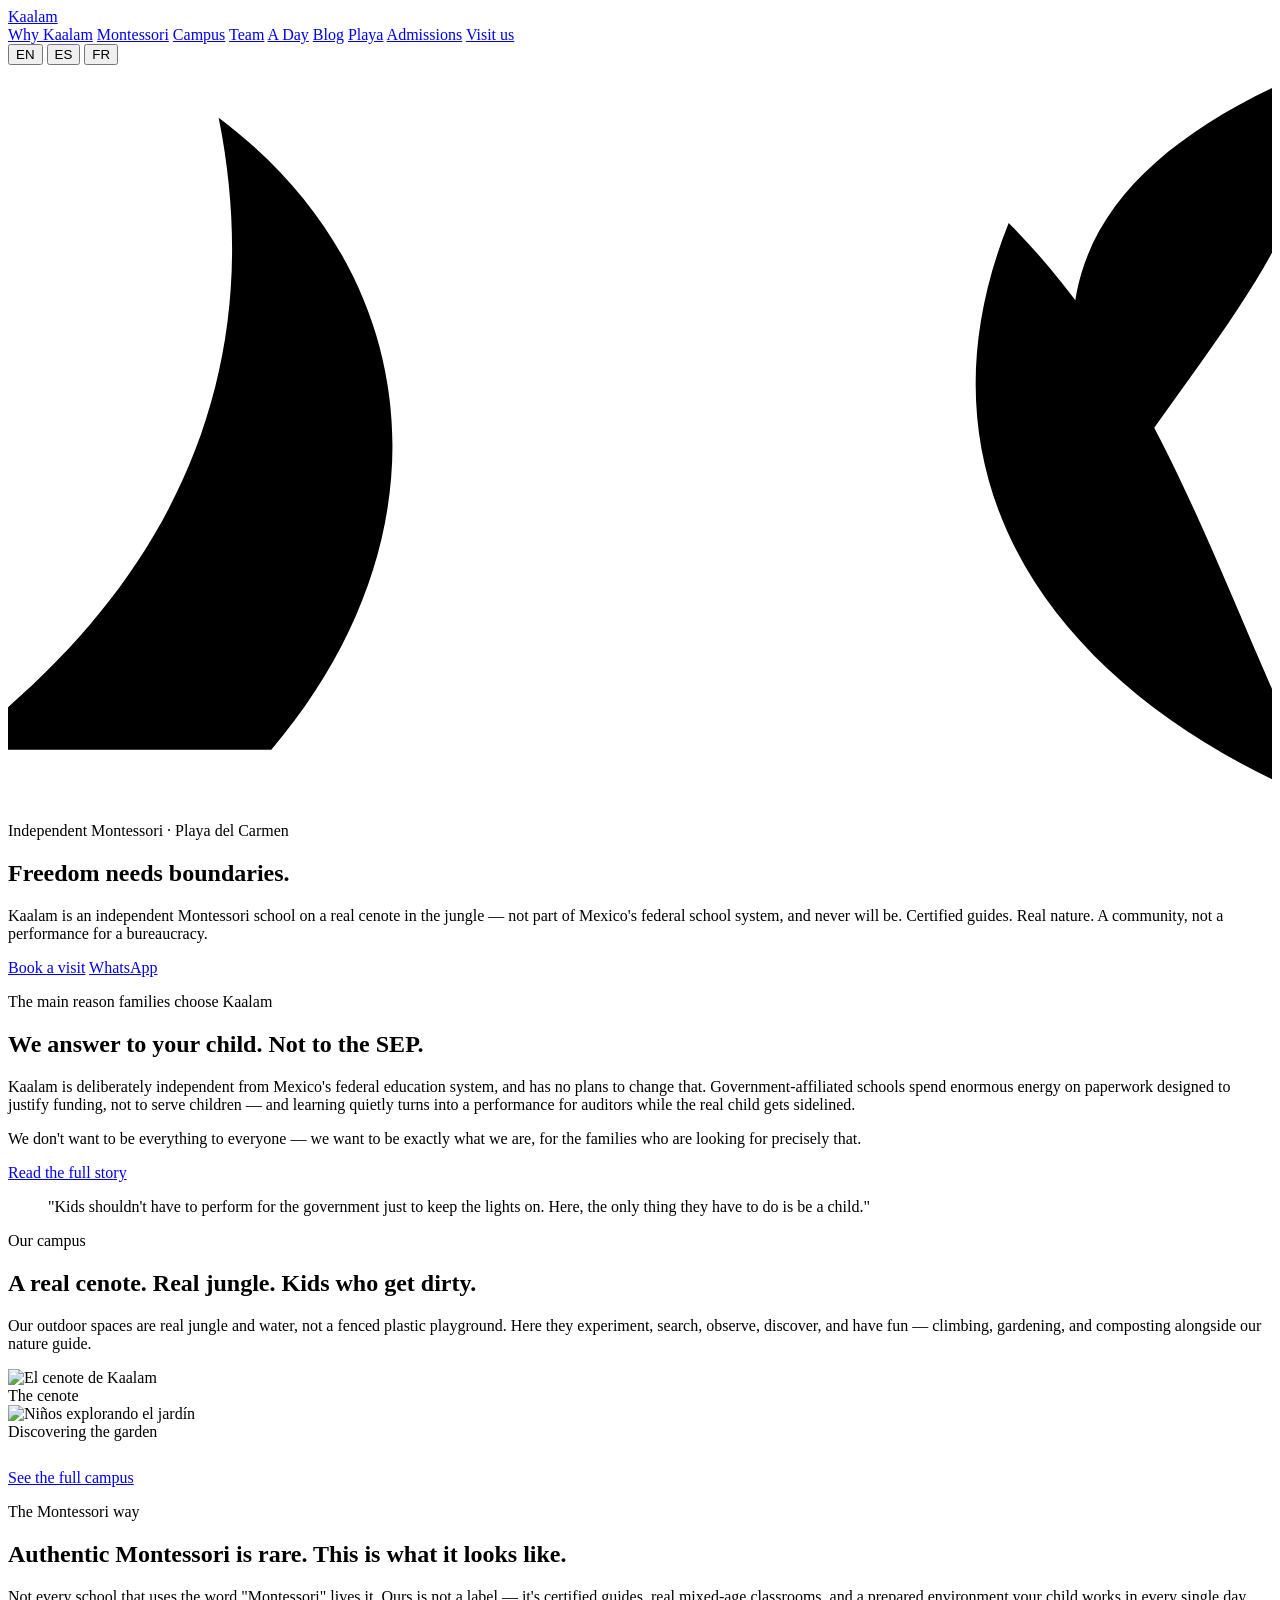
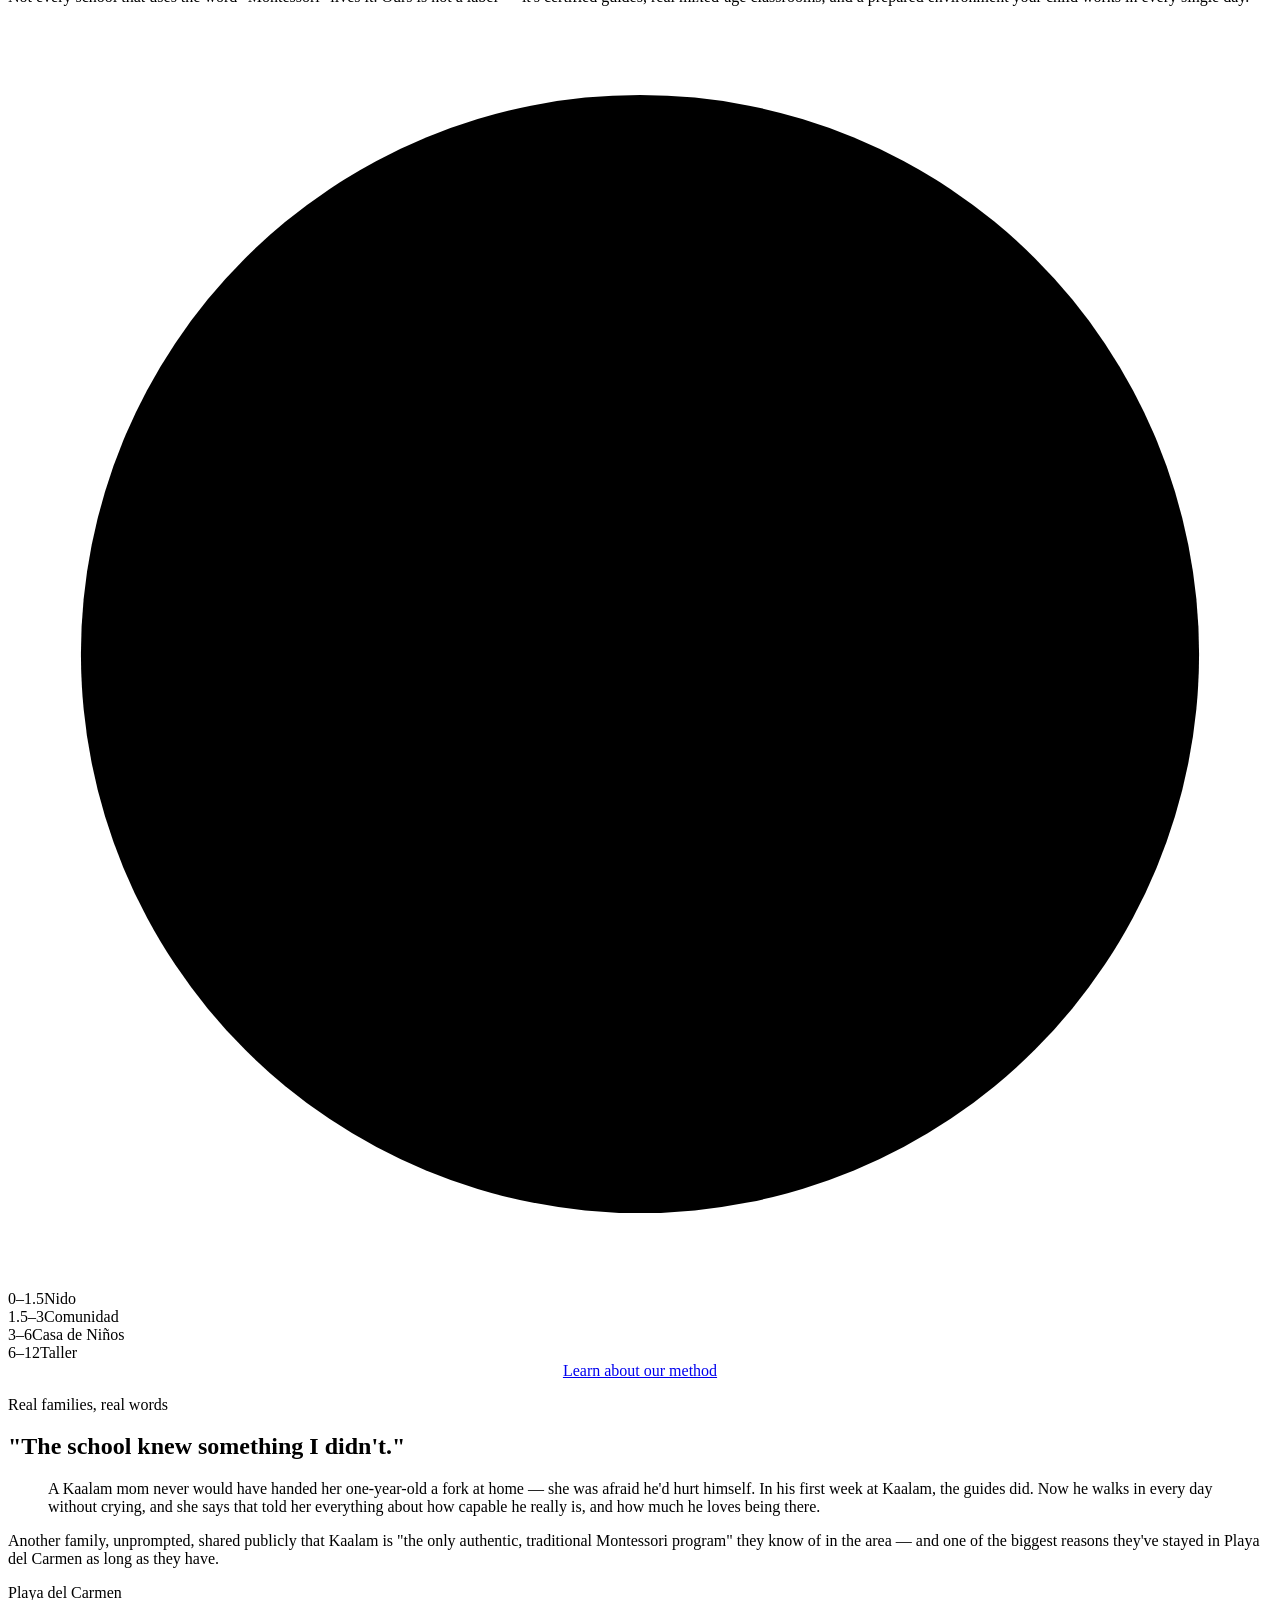
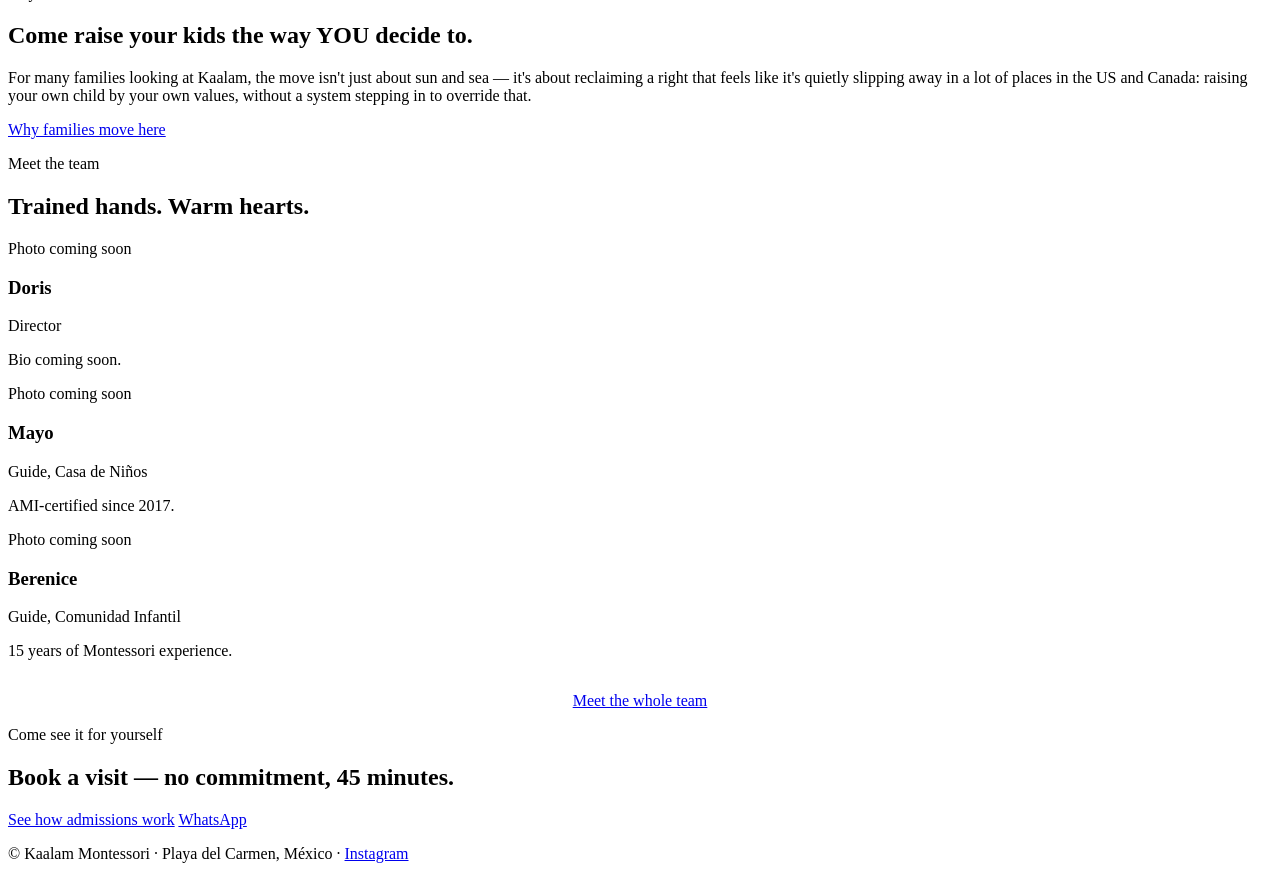
==== index.html @ 979062a9 "Add files via upload" ====
<!DOCTYPE html>
<html lang="en">
<head>
<meta charset="UTF-8">
<meta name="viewport" content="width=device-width, initial-scale=1.0">
<title>Kaalam Montessori — Playa del Carmen</title>
<meta name="description" content="Colegio Montessori independiente en Playa del Carmen. Sin SEP, con cenote propio, guías certificadas AMI, y una comunidad real.">
<link rel="preconnect" href="https://fonts.googleapis.com">
<link rel="preconnect" href="https://fonts.gstatic.com" crossorigin>
<link href="https://fonts.googleapis.com/css2?family=Fraunces:opsz,wght@9..144,400;9..144,500;9..144,600;9..144,700&family=Work+Sans:wght@300;400;500;600;700&family=Caveat:wght@500;600&display=swap" rel="stylesheet">
<link rel="stylesheet" href="styles.css">
<style>
/* Critical inline fallback: ensures only one language shows even if styles.css fails to load */
body.en [data-lang]:not([data-lang="en"]) { display: none !important; }
body.es [data-lang]:not([data-lang="es"]) { display: none !important; }
body.fr [data-lang]:not([data-lang="fr"]) { display: none !important; }
</style>

</head>
<body class="en">

<header class="nav">
  <div class="nav-inner">
    <a href="index.html" class="brand">Kaalam</a>
    <nav class="nav-links">
      <a href="por-que-kaalam.html"><span data-lang="en">Why Kaalam</span><span data-lang="es">Por qué Kaalam</span><span data-lang="fr">Pourquoi Kaalam</span></a>
      <a href="montessori.html">Montessori</a>
      <a href="campus.html"><span data-lang="en">Campus</span><span data-lang="es">Campus</span><span data-lang="fr">Campus</span></a>
      <a href="equipo.html"><span data-lang="en">Team</span><span data-lang="es">Equipo</span><span data-lang="fr">Équipe</span></a>
      <a href="un-dia.html"><span data-lang="en">A Day</span><span data-lang="es">Un Día</span><span data-lang="fr">Une Journée</span></a>
      <a href="blog.html">Blog</a>
      <a href="playa.html">Playa</a>
      <a href="inscripciones.html"><span data-lang="en">Admissions</span><span data-lang="es">Inscripciones</span><span data-lang="fr">Admissions</span></a>
      <a href="contacto.html" class="nav-cta"><span data-lang="en">Visit us</span><span data-lang="es">Visítanos</span><span data-lang="fr">Visitez-nous</span></a>
    </nav>
    <div class="lang-switch" role="group" aria-label="Language">
      <button data-set-lang="en" class="lang-btn active">EN</button>
      <button data-set-lang="es" class="lang-btn">ES</button>
      <button data-set-lang="fr" class="lang-btn">FR</button>
    </div>
  </div>
</header>

<!-- HERO -->
<section class="hero">
  <div class="hero-leaves" aria-hidden="true">
    <svg viewBox="0 0 1200 700" preserveAspectRatio="xMidYMid slice">
      <path class="leaf leaf-1" d="M-50,650 C150,500 250,300 200,50 C400,200 420,450 250,650 Z"/>
      <path class="leaf leaf-2" d="M1250,700 C1000,600 850,400 950,150 C1100,300 1150,500 1250,700 Z"/>
      <path class="leaf leaf-3" d="M1250,0 C1050,80 950,200 1050,400 C1150,250 1250,150 1250,0 Z"/>
    </svg>
  </div>
  <div class="hero-inner">
    <p class="eyebrow"><span data-lang="en">Independent Montessori · Playa del Carmen</span><span data-lang="es">Montessori Independiente · Playa del Carmen</span><span data-lang="fr">Montessori Indépendante · Playa del Carmen</span></p>
    <h1>
      <span data-lang="en">Freedom needs boundaries.</span>
      <span data-lang="es">La libertad necesita límites.</span>
      <span data-lang="fr">La liberté a besoin de limites.</span>
    </h1>
    <p class="hero-sub">
      <span data-lang="en">Kaalam is an independent Montessori school on a real cenote in the jungle — not part of Mexico's federal school system, and never will be. Certified guides. Real nature. A community, not a performance for a bureaucracy.</span>
      <span data-lang="es">Kaalam es un colegio Montessori independiente sobre un cenote real en la selva — no somos parte del sistema educativo federal de México, y nunca lo seremos. Guías certificadas. Naturaleza real. Una comunidad, no una actuación para una burocracia.</span>
      <span data-lang="fr">Kaalam est une école Montessori indépendante, construite sur un véritable cénote dans la jungle — nous ne faisons pas partie du système éducatif fédéral mexicain, et ne le ferons jamais. Des éducatrices certifiées. Une nature réelle. Une communauté, pas une performance pour une bureaucratie.</span>
    </p>
    <div class="hero-actions">
      <a href="inscripciones.html" class="btn btn-primary"><span data-lang="en">Book a visit</span><span data-lang="es">Agenda una visita</span><span data-lang="fr">Réservez une visite</span></a>
      <a href="https://wa.me/529841052595" target="_blank" rel="noopener" class="btn btn-ghost">WhatsApp</a>
    </div>
  </div>
</section>

<!-- WHY DIFFERENT -->
<section class="section section-dark">
  <div class="section-inner">
    <p class="eyebrow light"><span data-lang="en">The main reason families choose Kaalam</span><span data-lang="es">La razón principal para elegir Kaalam</span><span data-lang="fr">La raison principale de choisir Kaalam</span></p>
    <h2>
      <span data-lang="en">We answer to your child. Not to the SEP.</span>
      <span data-lang="es">Le respondemos a tu hijo. No a la SEP.</span>
      <span data-lang="fr">Nous répondons à votre enfant. Pas au ministère de l'Éducation.</span>
    </h2>
    <div class="two-col">
      <div class="col-text">
        <p>
          <span data-lang="en">Kaalam is deliberately independent from Mexico's federal education system, and has no plans to change that. Government-affiliated schools spend enormous energy on paperwork designed to justify funding, not to serve children — and learning quietly turns into a performance for auditors while the real child gets sidelined.</span>
          <span data-lang="es">Kaalam es deliberadamente independiente del sistema educativo federal de México, y no tenemos planes de cambiar eso. Las escuelas incorporadas al gobierno invierten una energía enorme en trámites diseñados para justificar el financiamiento, no para servir a los niños — y el aprendizaje se convierte, sin darse cuenta, en una actuación para los auditores, mientras el niño real queda en segundo plano.</span>
          <span data-lang="fr">Kaalam est délibérément indépendante du système éducatif fédéral mexicain, et nous n'avons pas l'intention de changer cela. Les écoles affiliées au gouvernement consacrent une énergie considérable à des démarches conçues pour justifier un financement, pas pour servir les enfants — et l'apprentissage devient silencieusement une représentation pour les inspecteurs, pendant que l'enfant réel passe au second plan.</span>
        </p>
        <p>
          <span data-lang="en">We don't want to be everything to everyone — we want to be exactly what we are, for the families who are looking for precisely that.</span>
          <span data-lang="es">No queremos ser todo para todos — queremos ser exactamente lo que somos, para las familias que buscan precisamente eso.</span>
          <span data-lang="fr">Nous ne voulons pas être tout pour tout le monde — nous voulons être exactement ce que nous sommes, pour les familles qui cherchent précisément cela.</span>
        </p>
        <a href="por-que-kaalam.html" class="btn btn-ghost"><span data-lang="en">Read the full story</span><span data-lang="es">Lee la historia completa</span><span data-lang="fr">Lire l'histoire complète</span></a>
      </div>
      <div class="col-quote">
        <blockquote>
          <span data-lang="en">"Kids shouldn't have to perform for the government just to keep the lights on. Here, the only thing they have to do is be a child."</span>
          <span data-lang="es">"Los niños no deberían tener que actuar para el gobierno solo para mantener las luces encendidas. Aquí, lo único que tienen que hacer es ser niños."</span>
          <span data-lang="fr">« Les enfants ne devraient pas avoir à se produire pour le gouvernement juste pour continuer à fonctionner. Ici, la seule chose qu'ils doivent faire, c'est être des enfants. »</span>
        </blockquote>
      </div>
    </div>
  </div>
</section>

<!-- REAL NATURE -->
<section class="section">
  <div class="section-inner">
    <p class="eyebrow"><span data-lang="en">Our campus</span><span data-lang="es">Nuestro campus</span><span data-lang="fr">Notre campus</span></p>
    <h2>
      <span data-lang="en">A real cenote. Real jungle. Kids who get dirty.</span>
      <span data-lang="es">Un cenote real. Selva real. Niños que se ensucian.</span>
      <span data-lang="fr">Un vrai cénote. Une vraie jungle. Des enfants qui se salissent.</span>
    </h2>
    <p class="section-lead">
      <span data-lang="en">Our outdoor spaces are real jungle and water, not a fenced plastic playground. Here they experiment, search, observe, discover, and have fun — climbing, gardening, and composting alongside our nature guide.</span>
      <span data-lang="es">Nuestros espacios exteriores son selva y agua reales, no un parque de plástico cercado. Aquí experimentan, buscan, observan, descubren y se divierten — trepando, cultivando y composteando junto a nuestro guía de naturaleza.</span>
      <span data-lang="fr">Nos espaces extérieurs sont une vraie jungle avec de l'eau, pas une aire de jeux en plastique clôturée. Ici, ils expérimentent, cherchent, observent, découvrent et s'amusent — en grimpant, jardinant et compostant aux côtés de notre guide nature.</span>
    </p>
    <div class="photo-grid two">
      <div class="photo-card">
        <img src="images/cenote.jpg" alt="El cenote de Kaalam">
        <div class="cap"><span data-lang="en">The cenote</span><span data-lang="es">El cenote</span><span data-lang="fr">Le cénote</span></div>
      </div>
      <div class="photo-card">
        <img src="images/garden.jpg" alt="Niños explorando el jardín">
        <div class="cap"><span data-lang="en">Discovering the garden</span><span data-lang="es">Descubriendo el jardín</span><span data-lang="fr">Découvrir le jardin</span></div>
      </div>
    </div>
    <div style="margin-top:28px;">
      <a href="campus.html" class="btn btn-ghost"><span data-lang="en">See the full campus</span><span data-lang="es">Ve el campus completo</span><span data-lang="fr">Voir tout le campus</span></a>
    </div>
  </div>
</section>

<!-- MONTESSORI AUTHENTICITY -->
<section class="section section-cream">
  <div class="section-inner">
    <p class="eyebrow"><span data-lang="en">The Montessori way</span><span data-lang="es">El método Montessori</span><span data-lang="fr">La méthode Montessori</span></p>
    <h2>
      <span data-lang="en">Authentic Montessori is rare. This is what it looks like.</span>
      <span data-lang="es">El Montessori auténtico es poco común. Así se ve.</span>
      <span data-lang="fr">Le vrai Montessori est rare. Voici à quoi il ressemble.</span>
    </h2>
    <p class="section-lead">
      <span data-lang="en">Not every school that uses the word "Montessori" lives it. Ours is not a label — it's certified guides, real mixed-age classrooms, and a prepared environment your child works in every single day.</span>
      <span data-lang="es">No toda escuela que usa la palabra "Montessori" la vive de verdad. La nuestra no es una etiqueta — son guías certificadas, salones de edades mixtas reales, y un ambiente preparado en el que tu hijo trabaja todos los días.</span>
      <span data-lang="fr">Toutes les écoles qui utilisent le mot « Montessori » ne le vivent pas vraiment. La nôtre n'est pas une étiquette — ce sont des éducatrices certifiées, de vraies classes d'âges mélangés, et un environnement préparé où votre enfant travaille chaque jour.</span>
    </p>
    <div class="rings-wrap">
      <svg class="rings-svg" viewBox="0 0 520 520" aria-hidden="true">
        <circle class="ring ring-4" cx="260" cy="260" r="230"/>
        <circle class="ring ring-3" cx="260" cy="260" r="175"/>
        <circle class="ring ring-2" cx="260" cy="260" r="120"/>
        <circle class="ring ring-1" cx="260" cy="260" r="65"/>
      </svg>
      <div class="rings-labels">
        <div class="ring-label label-1"><span class="ring-age">0–1.5</span><span class="ring-name">Nido</span></div>
        <div class="ring-label label-2"><span class="ring-age">1.5–3</span><span class="ring-name">Comunidad</span></div>
        <div class="ring-label label-3"><span class="ring-age">3–6</span><span class="ring-name">Casa de Niños</span></div>
        <div class="ring-label label-4"><span class="ring-age">6–12</span><span class="ring-name">Taller</span></div>
      </div>
    </div>
    <div style="text-align:center;">
      <a href="montessori.html" class="btn btn-ghost"><span data-lang="en">Learn about our method</span><span data-lang="es">Conoce nuestro método</span><span data-lang="fr">Découvrir notre méthode</span></a>
    </div>
  </div>
</section>

<!-- REAL FAMILIES -->
<section class="section section-dark">
  <div class="section-inner">
    <p class="eyebrow light"><span data-lang="en">Real families, real words</span><span data-lang="es">Familias reales, palabras reales</span><span data-lang="fr">De vraies familles, de vrais mots</span></p>
    <h2>
      <span data-lang="en">"The school knew something I didn't."</span>
      <span data-lang="es">"La escuela sabía algo que yo no sabía."</span>
      <span data-lang="fr">« L'école savait quelque chose que j'ignorais. »</span>
    </h2>
    <div class="two-col">
      <div class="col-quote">
        <blockquote>
          <span data-lang="en">A Kaalam mom never would have handed her one-year-old a fork at home — she was afraid he'd hurt himself. In his first week at Kaalam, the guides did. Now he walks in every day without crying, and she says that told her everything about how capable he really is, and how much he loves being there.</span>
          <span data-lang="es">Una mamá de Kaalam nunca le habría dado un tenedor a su hijo de un año en casa — tenía miedo de que se lastimara. En su primera semana en Kaalam, las guías lo hicieron. Ahora entra cada día sin llorar, y ella dice que eso le mostró todo lo capaz que es en realidad, y cuánto le encanta estar ahí.</span>
          <span data-lang="fr">Une maman de Kaalam n'aurait jamais donné une fourchette à son fils d'un an à la maison — elle avait peur qu'il se blesse. Dès sa première semaine à Kaalam, les éducatrices l'ont fait. Aujourd'hui, il entre chaque jour sans pleurer, et elle dit que cela lui a montré à quel point il est réellement capable, et combien il aime être là-bas.</span>
        </blockquote>
      </div>
      <div class="col-text">
        <p>
          <span data-lang="en">Another family, unprompted, shared publicly that Kaalam is "the only authentic, traditional Montessori program" they know of in the area — and one of the biggest reasons they've stayed in Playa del Carmen as long as they have.</span>
          <span data-lang="es">Otra familia, sin que se lo pidiéramos, compartió públicamente que Kaalam es "el único programa Montessori auténtico y tradicional" que conocen en la zona — y una de las razones más grandes por las que se han quedado en Playa del Carmen tanto tiempo.</span>
          <span data-lang="fr">Une autre famille a spontanément partagé publiquement que Kaalam est « le seul programme Montessori authentique et traditionnel » qu'elle connaisse dans la région — et l'une des principales raisons pour lesquelles elle est restée à Playa del Carmen aussi longtemps.</span>
        </p>
      </div>
    </div>
  </div>
</section>

<!-- PLAYA -->
<section class="section section-cream center">
  <div class="section-inner center">
    <p class="eyebrow"><span data-lang="en">Playa del Carmen</span><span data-lang="es">Playa del Carmen</span><span data-lang="fr">Playa del Carmen</span></p>
    <h2>
      <span data-lang="en">Come raise your kids the way YOU decide to.</span>
      <span data-lang="es">Ven a criar a tus hijos como TÚ decidas.</span>
      <span data-lang="fr">Venez élever vos enfants comme VOUS le décidez.</span>
    </h2>
    <p class="section-lead">
      <span data-lang="en">For many families looking at Kaalam, the move isn't just about sun and sea — it's about reclaiming a right that feels like it's quietly slipping away in a lot of places in the US and Canada: raising your own child by your own values, without a system stepping in to override that.</span>
      <span data-lang="es">Para muchas familias que consideran Kaalam, la mudanza no es solo por el sol y el mar — es recuperar un derecho que parece estarse perdiendo poco a poco en muchos lugares de EE.UU. y Canadá: criar a tu propio hijo según tus propios valores, sin que un sistema intervenga para anularlo.</span>
      <span data-lang="fr">Pour de nombreuses familles qui envisagent Kaalam, le déménagement ne concerne pas seulement le soleil et la mer — il s'agit de retrouver un droit qui semble s'effriter tranquillement dans beaucoup d'endroits aux États-Unis et au Canada : élever son propre enfant selon ses propres valeurs, sans qu'un système ne s'y interpose.</span>
    </p>
    <a href="playa.html" class="btn btn-primary"><span data-lang="en">Why families move here</span><span data-lang="es">Por qué las familias se mudan aquí</span><span data-lang="fr">Pourquoi les familles s'installent ici</span></a>
  </div>
</section>

<!-- TEAM TEASER -->
<section class="section">
  <div class="section-inner">
    <p class="eyebrow"><span data-lang="en">Meet the team</span><span data-lang="es">Conoce al equipo</span><span data-lang="fr">Rencontrez l'équipe</span></p>
    <h2>
      <span data-lang="en">Trained hands. Warm hearts.</span>
      <span data-lang="es">Manos capacitadas. Corazones cálidos.</span>
      <span data-lang="fr">Des mains formées. Des cœurs chaleureux.</span>
    </h2>
    <div class="team-grid">
      <div class="team-card placeholder">
        <div class="team-photo"><span data-lang="en">Photo coming soon</span><span data-lang="es">Foto próximamente</span><span data-lang="fr">Photo à venir</span></div>
        <h3>Doris</h3>
        <p class="team-role"><span data-lang="en">Director</span><span data-lang="es">Directora</span><span data-lang="fr">Directrice</span></p>
        <p><span data-lang="en">Bio coming soon.</span><span data-lang="es">Biografía próximamente.</span><span data-lang="fr">Biographie à venir.</span></p>
      </div>
      <div class="team-card placeholder">
        <div class="team-photo"><span data-lang="en">Photo coming soon</span><span data-lang="es">Foto próximamente</span><span data-lang="fr">Photo à venir</span></div>
        <h3>Mayo</h3>
        <p class="team-role"><span data-lang="en">Guide, Casa de Niños</span><span data-lang="es">Guía de Casa de Niños</span><span data-lang="fr">Éducatrice, Casa de Niños</span></p>
        <p><span data-lang="en">AMI-certified since 2017.</span><span data-lang="es">Certificada AMI desde 2017.</span><span data-lang="fr">Certifiée AMI depuis 2017.</span></p>
      </div>
      <div class="team-card">
        <div class="team-photo"><span data-lang="en">Photo coming soon</span><span data-lang="es">Foto próximamente</span><span data-lang="fr">Photo à venir</span></div>
        <h3>Berenice</h3>
        <p class="team-role"><span data-lang="en">Guide, Comunidad Infantil</span><span data-lang="es">Guía de Comunidad Infantil</span><span data-lang="fr">Éducatrice, Comunidad Infantil</span></p>
        <p><span data-lang="en">15 years of Montessori experience.</span><span data-lang="es">15 años de experiencia Montessori.</span><span data-lang="fr">15 ans d'expérience Montessori.</span></p>
      </div>
    </div>
    <div style="text-align:center; margin-top:32px;">
      <a href="equipo.html" class="btn btn-ghost"><span data-lang="en">Meet the whole team</span><span data-lang="es">Conoce a todo el equipo</span><span data-lang="fr">Rencontrez toute l'équipe</span></a>
    </div>
  </div>
</section>

<!-- FINAL CTA -->
<section class="section section-dark">
  <div class="section-inner center">
    <p class="eyebrow light"><span data-lang="en">Come see it for yourself</span><span data-lang="es">Ven a verlo tú mismo</span><span data-lang="fr">Venez le voir par vous-même</span></p>
    <h2><span data-lang="en">Book a visit — no commitment, 45 minutes.</span><span data-lang="es">Agenda una visita — sin compromiso, 45 minutos.</span><span data-lang="fr">Réservez une visite — sans engagement, 45 minutes.</span></h2>
    <div class="hero-actions" style="justify-content:center;">
      <a href="inscripciones.html" class="btn btn-primary"><span data-lang="en">See how admissions work</span><span data-lang="es">Ve cómo funciona la inscripción</span><span data-lang="fr">Voir comment fonctionne l'admission</span></a>
      <a href="https://wa.me/529841052595" target="_blank" rel="noopener" class="btn btn-ghost">WhatsApp</a>
    </div>
  </div>
</section>

<footer class="footer">
  <p>© <span id="year"></span> Kaalam Montessori · Playa del Carmen, México · <a href="https://instagram.com/montessorikaalam" target="_blank" rel="noopener">Instagram</a></p>
</footer>

<script src="script.js"></script>
</body>
</html>
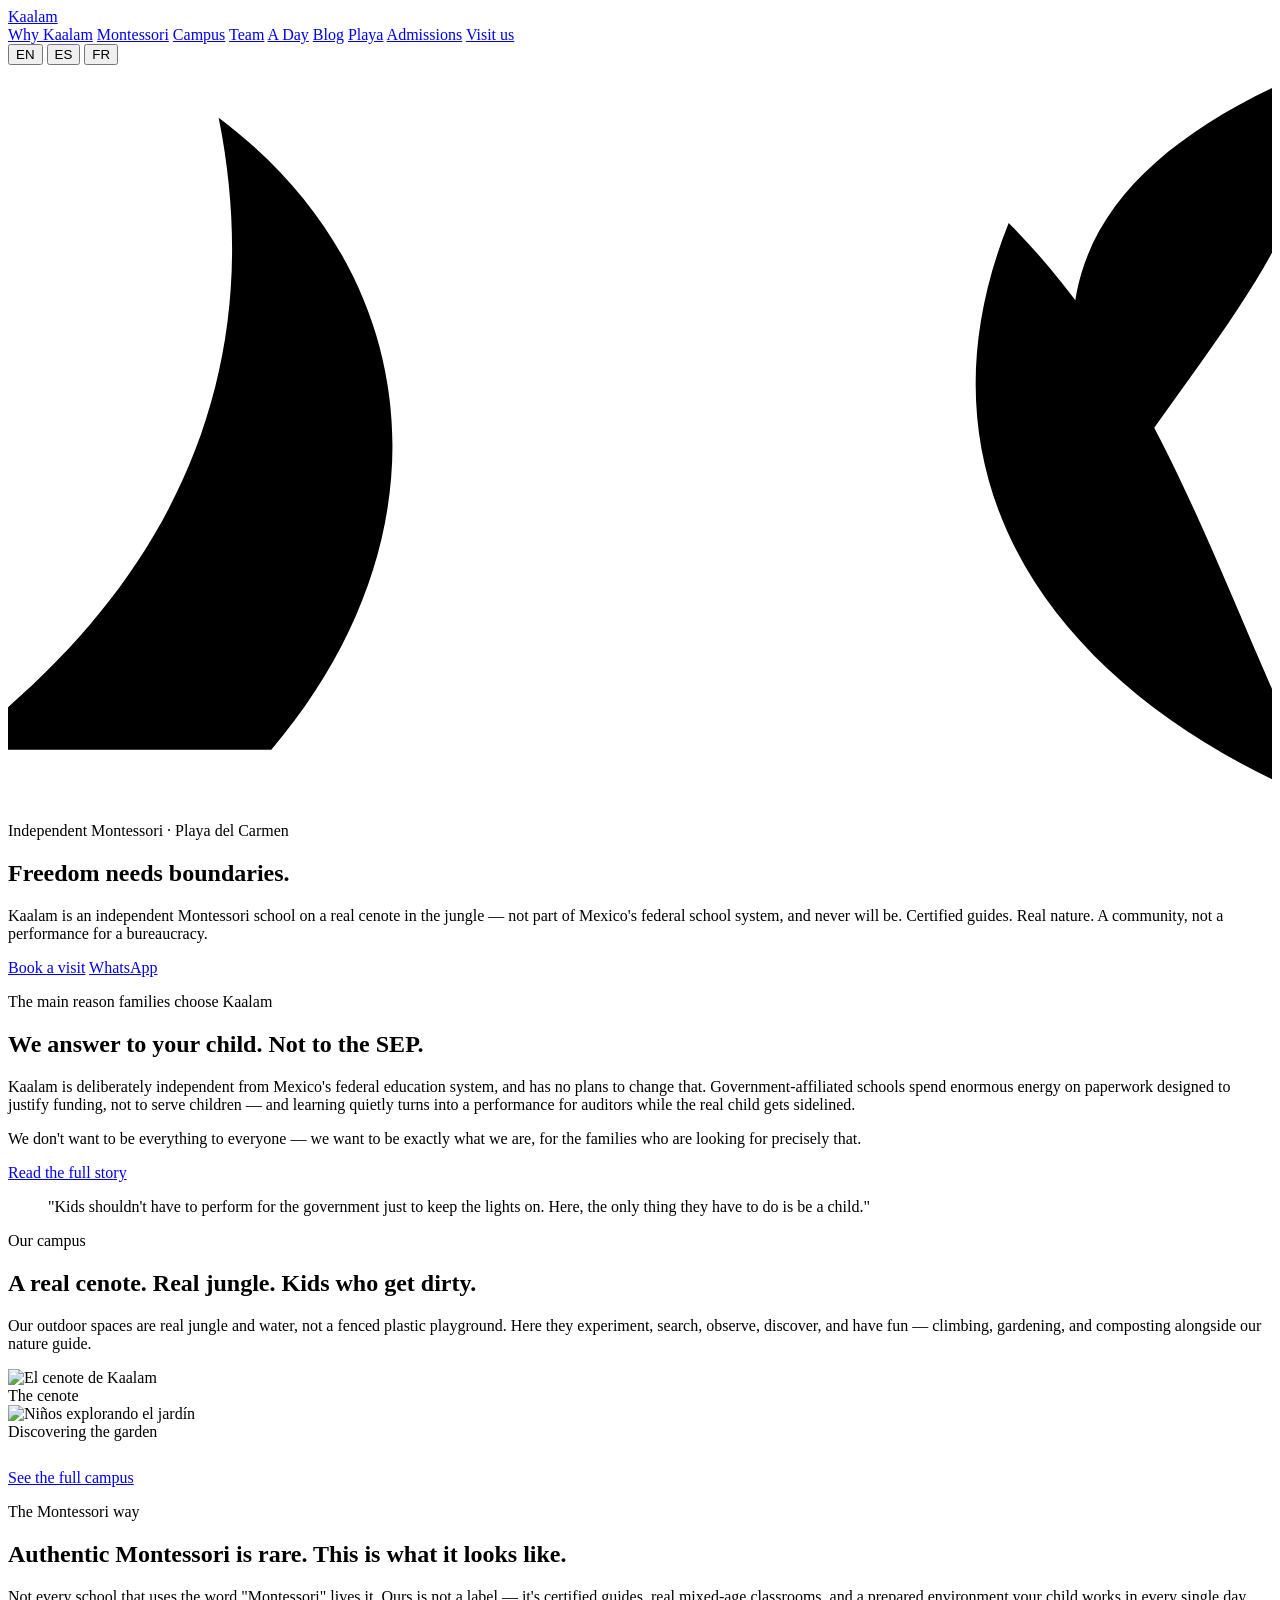
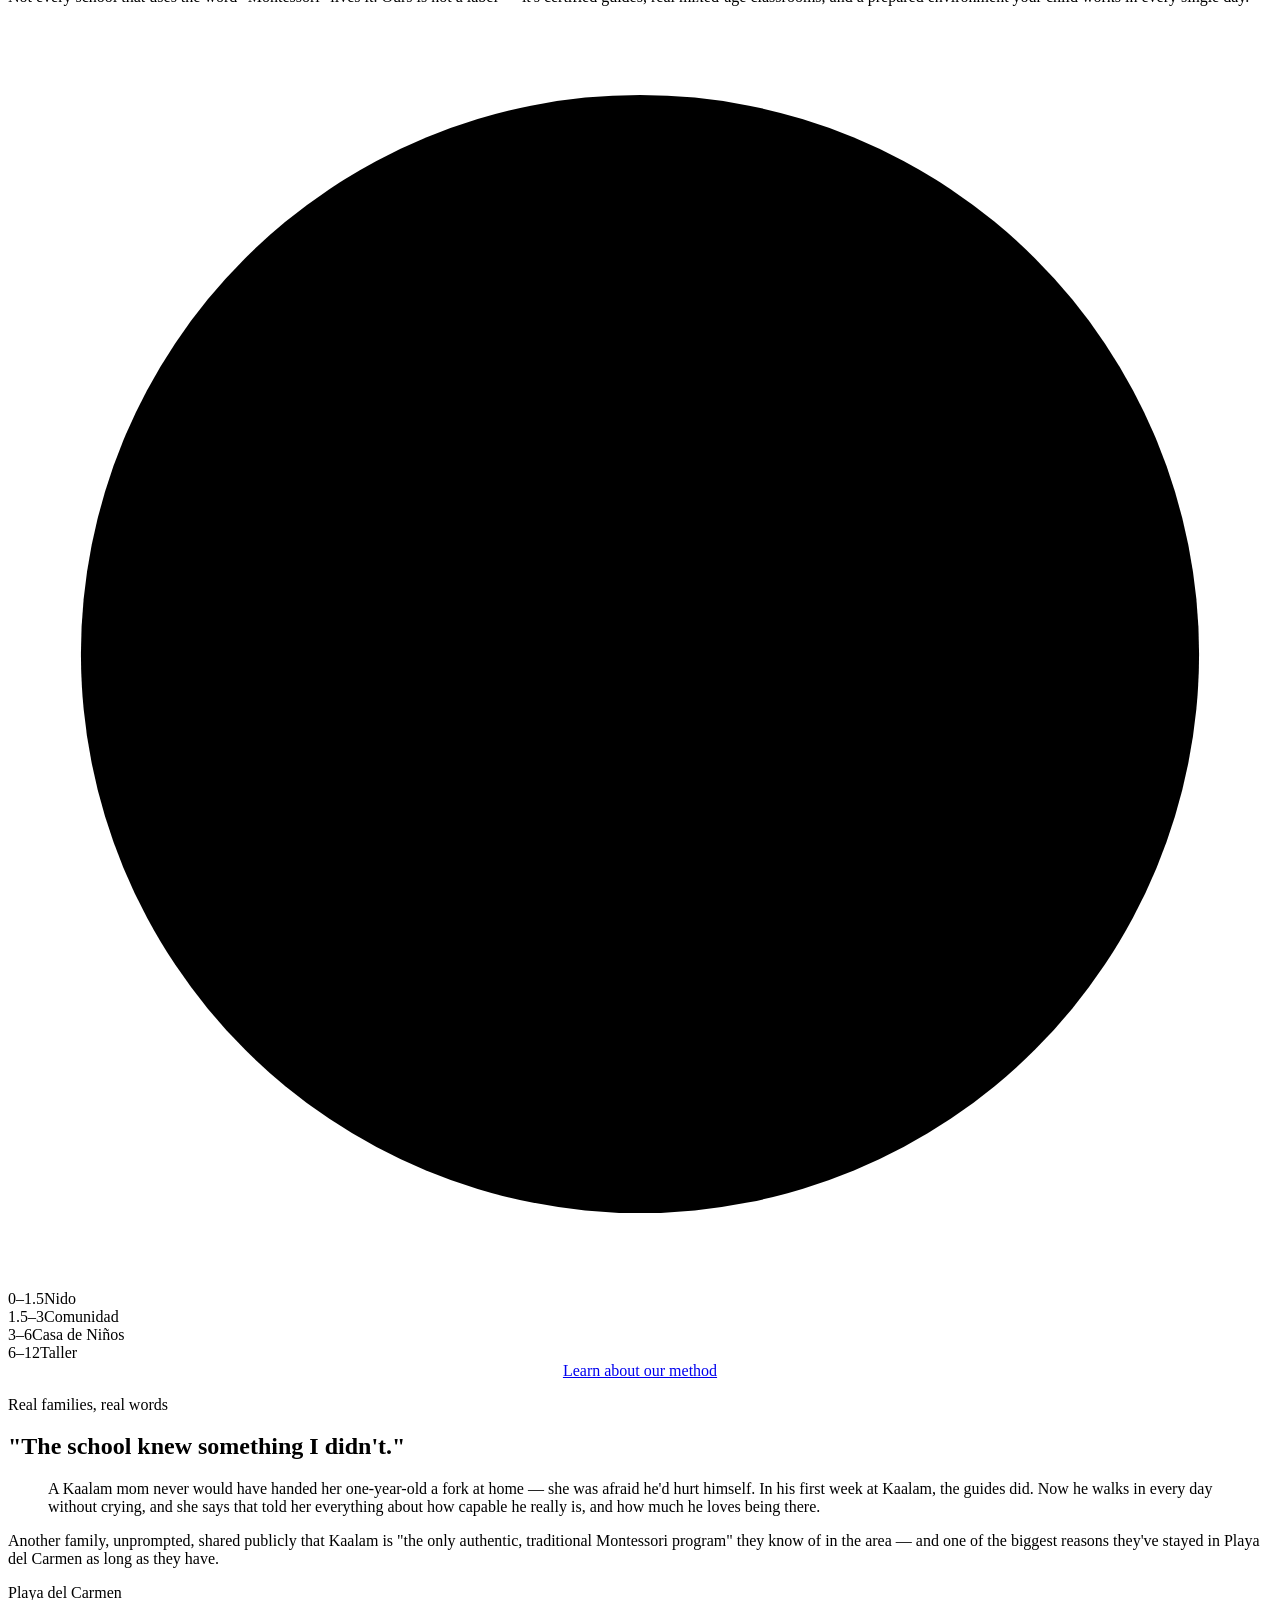
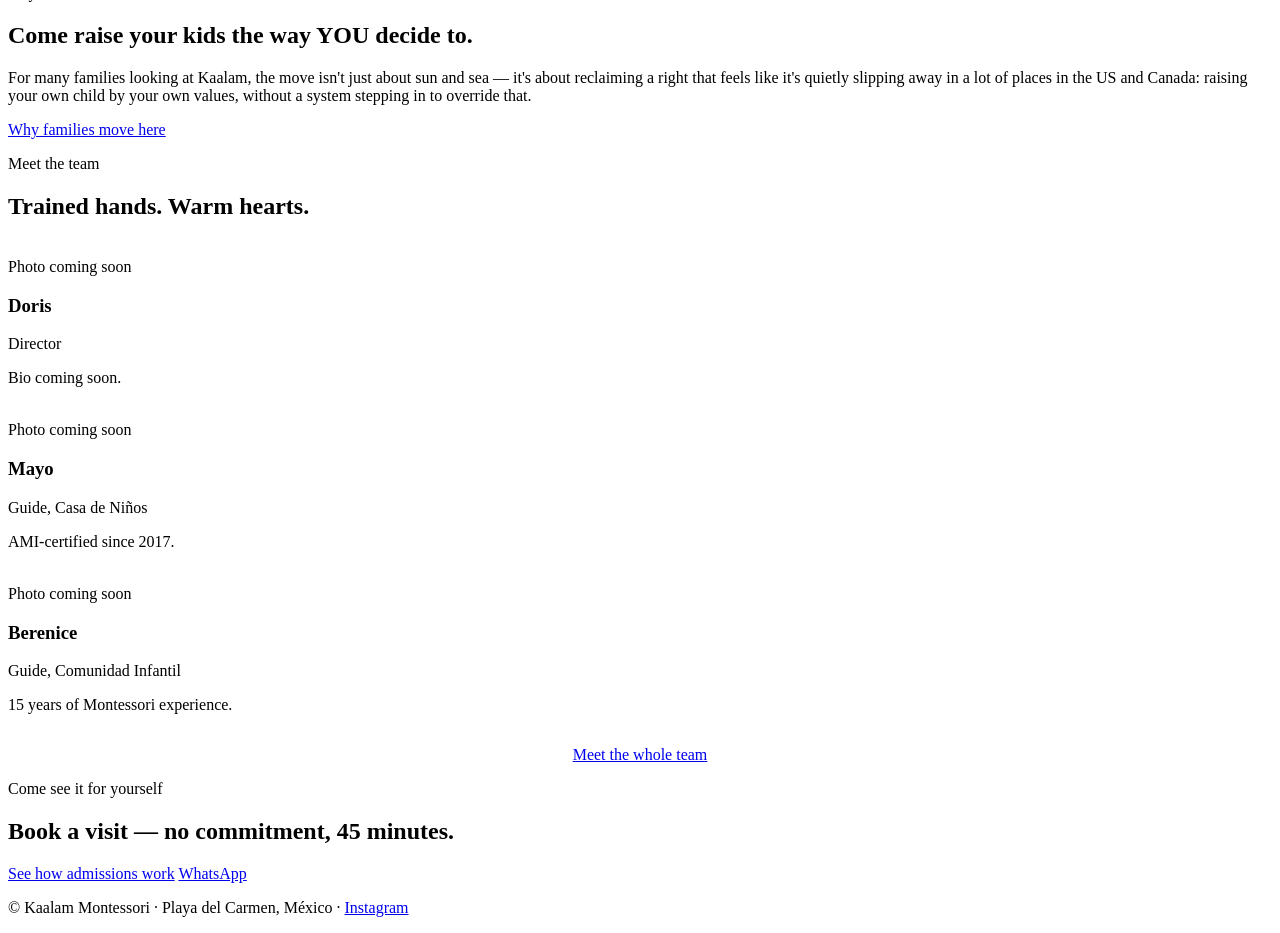
==== commit 6333f704: "Update index.html" ====
--- a/index.html
+++ b/index.html
@@ -224,19 +224,19 @@
     </h2>
     <div class="team-grid">
       <div class="team-card placeholder">
-        <div class="team-photo"><span data-lang="en">Photo coming soon</span><span data-lang="es">Foto próximamente</span><span data-lang="fr">Photo à venir</span></div>
+        <div class="team-photo has-img"><img src="images/community-work.jpg" alt=""><div class="ph-badge"><span data-lang="en">Photo coming soon</span><span data-lang="es">Foto próximamente</span><span data-lang="fr">Photo à venir</span></div></div>
         <h3>Doris</h3>
         <p class="team-role"><span data-lang="en">Director</span><span data-lang="es">Directora</span><span data-lang="fr">Directrice</span></p>
         <p><span data-lang="en">Bio coming soon.</span><span data-lang="es">Biografía próximamente.</span><span data-lang="fr">Biographie à venir.</span></p>
       </div>
       <div class="team-card placeholder">
-        <div class="team-photo"><span data-lang="en">Photo coming soon</span><span data-lang="es">Foto próximamente</span><span data-lang="fr">Photo à venir</span></div>
+        <div class="team-photo has-img"><img src="images/cylinders.jpg" alt=""><div class="ph-badge"><span data-lang="en">Photo coming soon</span><span data-lang="es">Foto próximamente</span><span data-lang="fr">Photo à venir</span></div></div>
         <h3>Mayo</h3>
         <p class="team-role"><span data-lang="en">Guide, Casa de Niños</span><span data-lang="es">Guía de Casa de Niños</span><span data-lang="fr">Éducatrice, Casa de Niños</span></p>
         <p><span data-lang="en">AMI-certified since 2017.</span><span data-lang="es">Certificada AMI desde 2017.</span><span data-lang="fr">Certifiée AMI depuis 2017.</span></p>
       </div>
       <div class="team-card">
-        <div class="team-photo"><span data-lang="en">Photo coming soon</span><span data-lang="es">Foto próximamente</span><span data-lang="fr">Photo à venir</span></div>
+        <div class="team-photo has-img"><img src="images/climb-2.jpg" alt=""><div class="ph-badge"><span data-lang="en">Photo coming soon</span><span data-lang="es">Foto próximamente</span><span data-lang="fr">Photo à venir</span></div></div>
         <h3>Berenice</h3>
         <p class="team-role"><span data-lang="en">Guide, Comunidad Infantil</span><span data-lang="es">Guía de Comunidad Infantil</span><span data-lang="fr">Éducatrice, Comunidad Infantil</span></p>
         <p><span data-lang="en">15 years of Montessori experience.</span><span data-lang="es">15 años de experiencia Montessori.</span><span data-lang="fr">15 ans d'expérience Montessori.</span></p>
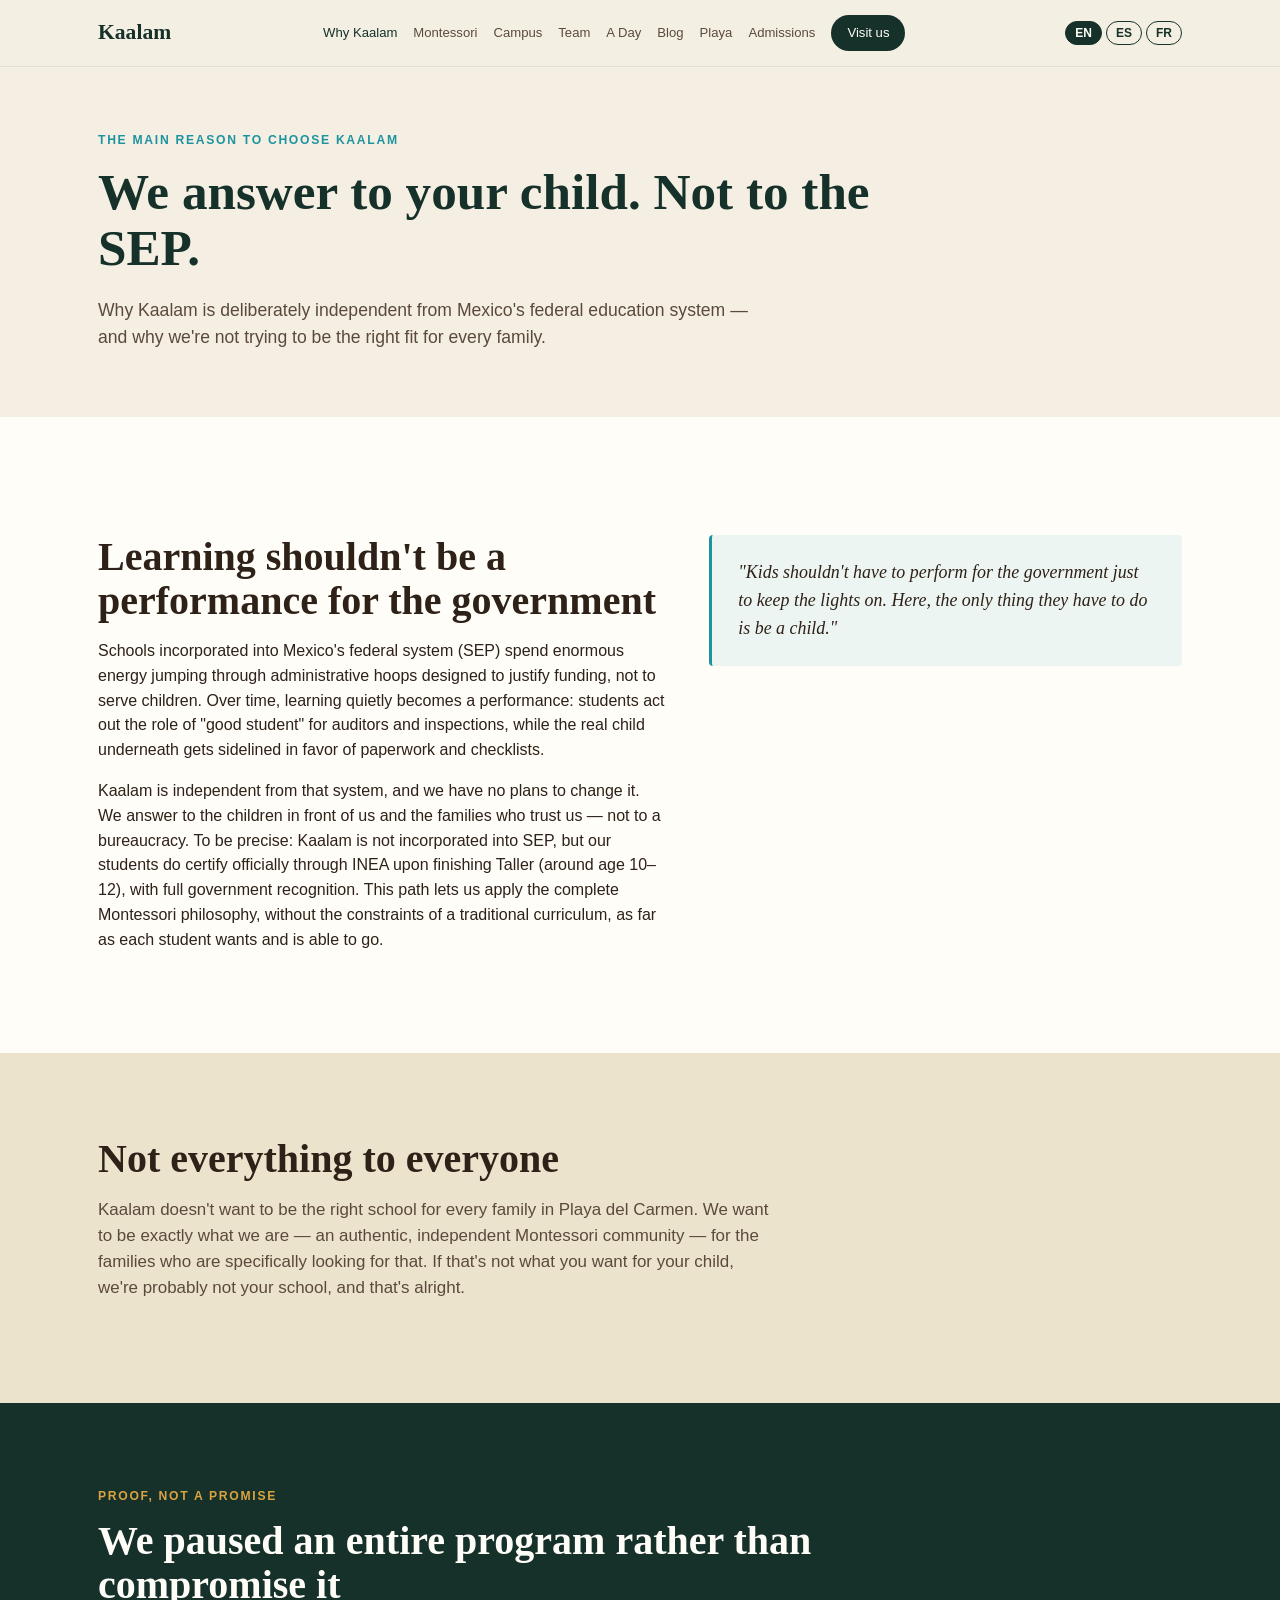
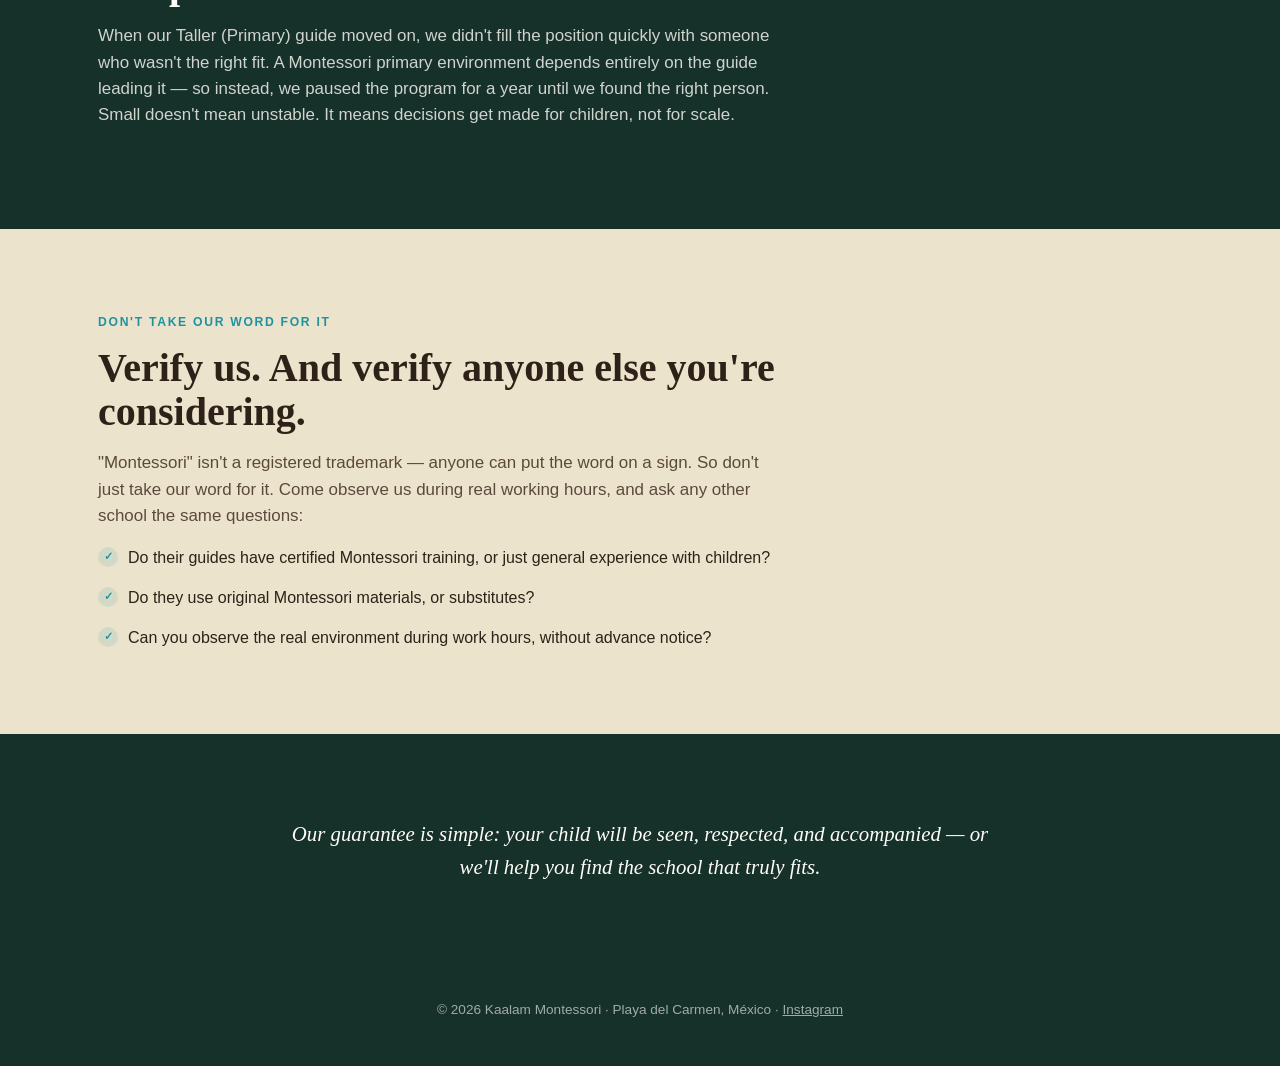
==== commit 557b771e: "Update index.html" ====
--- a/index.html
+++ b/index.html
@@ -3,8 +3,7 @@
 <head>
 <meta charset="UTF-8">
 <meta name="viewport" content="width=device-width, initial-scale=1.0">
-<title>Kaalam Montessori — Playa del Carmen</title>
-<meta name="description" content="Colegio Montessori independiente en Playa del Carmen. Sin SEP, con cenote propio, guías certificadas AMI, y una comunidad real.">
+<title>Por qué Kaalam — Kaalam Montessori</title>
 <link rel="preconnect" href="https://fonts.googleapis.com">
 <link rel="preconnect" href="https://fonts.gstatic.com" crossorigin>
 <link href="https://fonts.googleapis.com/css2?family=Fraunces:opsz,wght@9..144,400;9..144,500;9..144,600;9..144,700&family=Work+Sans:wght@300;400;500;600;700&family=Caveat:wght@500;600&display=swap" rel="stylesheet">
@@ -23,7 +22,7 @@
   <div class="nav-inner">
     <a href="index.html" class="brand">Kaalam</a>
     <nav class="nav-links">
-      <a href="por-que-kaalam.html"><span data-lang="en">Why Kaalam</span><span data-lang="es">Por qué Kaalam</span><span data-lang="fr">Pourquoi Kaalam</span></a>
+      <a href="por-que-kaalam.html" class="active"><span data-lang="en">Why Kaalam</span><span data-lang="es">Por qué Kaalam</span><span data-lang="fr">Pourquoi Kaalam</span></a>
       <a href="montessori.html">Montessori</a>
       <a href="campus.html"><span data-lang="en">Campus</span><span data-lang="es">Campus</span><span data-lang="fr">Campus</span></a>
       <a href="equipo.html"><span data-lang="en">Team</span><span data-lang="es">Equipo</span><span data-lang="fr">Équipe</span></a>
@@ -41,56 +40,29 @@
   </div>
 </header>
 
-<!-- HERO -->
-<section class="hero">
-  <div class="hero-leaves" aria-hidden="true">
-    <svg viewBox="0 0 1200 700" preserveAspectRatio="xMidYMid slice">
-      <path class="leaf leaf-1" d="M-50,650 C150,500 250,300 200,50 C400,200 420,450 250,650 Z"/>
-      <path class="leaf leaf-2" d="M1250,700 C1000,600 850,400 950,150 C1100,300 1150,500 1250,700 Z"/>
-      <path class="leaf leaf-3" d="M1250,0 C1050,80 950,200 1050,400 C1150,250 1250,150 1250,0 Z"/>
-    </svg>
-  </div>
-  <div class="hero-inner">
-    <p class="eyebrow"><span data-lang="en">Independent Montessori · Playa del Carmen</span><span data-lang="es">Montessori Independiente · Playa del Carmen</span><span data-lang="fr">Montessori Indépendante · Playa del Carmen</span></p>
-    <h1>
-      <span data-lang="en">Freedom needs boundaries.</span>
-      <span data-lang="es">La libertad necesita límites.</span>
-      <span data-lang="fr">La liberté a besoin de limites.</span>
-    </h1>
-    <p class="hero-sub">
-      <span data-lang="en">Kaalam is an independent Montessori school on a real cenote in the jungle — not part of Mexico's federal school system, and never will be. Certified guides. Real nature. A community, not a performance for a bureaucracy.</span>
-      <span data-lang="es">Kaalam es un colegio Montessori independiente sobre un cenote real en la selva — no somos parte del sistema educativo federal de México, y nunca lo seremos. Guías certificadas. Naturaleza real. Una comunidad, no una actuación para una burocracia.</span>
-      <span data-lang="fr">Kaalam est une école Montessori indépendante, construite sur un véritable cénote dans la jungle — nous ne faisons pas partie du système éducatif fédéral mexicain, et ne le ferons jamais. Des éducatrices certifiées. Une nature réelle. Une communauté, pas une performance pour une bureaucratie.</span>
-    </p>
-    <div class="hero-actions">
-      <a href="inscripciones.html" class="btn btn-primary"><span data-lang="en">Book a visit</span><span data-lang="es">Agenda una visita</span><span data-lang="fr">Réservez une visite</span></a>
-      <a href="https://wa.me/529841052595" target="_blank" rel="noopener" class="btn btn-ghost">WhatsApp</a>
-    </div>
+<section class="page-hero">
+  <div class="section-inner">
+    <p class="eyebrow"><span data-lang="en">The main reason to choose Kaalam</span><span data-lang="es">La razón principal para elegir Kaalam</span><span data-lang="fr">La raison principale de choisir Kaalam</span></p>
+    <h1><span data-lang="en">We answer to your child. Not to the SEP.</span><span data-lang="es">Le respondemos a tu hijo. No a la SEP.</span><span data-lang="fr">Nous répondons à votre enfant. Pas au ministère.</span></h1>
+    <p class="lead"><span data-lang="en">Why Kaalam is deliberately independent from Mexico's federal education system — and why we're not trying to be the right fit for every family.</span><span data-lang="es">Por qué Kaalam es deliberadamente independiente del sistema educativo federal de México — y por qué no buscamos ser la opción correcta para cada familia.</span><span data-lang="fr">Pourquoi Kaalam est délibérément indépendante du système éducatif fédéral mexicain — et pourquoi nous ne cherchons pas à convenir à chaque famille.</span></p>
   </div>
 </section>
 
-<!-- WHY DIFFERENT -->
-<section class="section section-dark">
+<section class="section">
   <div class="section-inner">
-    <p class="eyebrow light"><span data-lang="en">The main reason families choose Kaalam</span><span data-lang="es">La razón principal para elegir Kaalam</span><span data-lang="fr">La raison principale de choisir Kaalam</span></p>
-    <h2>
-      <span data-lang="en">We answer to your child. Not to the SEP.</span>
-      <span data-lang="es">Le respondemos a tu hijo. No a la SEP.</span>
-      <span data-lang="fr">Nous répondons à votre enfant. Pas au ministère de l'Éducation.</span>
-    </h2>
     <div class="two-col">
       <div class="col-text">
+        <h2><span data-lang="en">Learning shouldn't be a performance for the government</span><span data-lang="es">El aprendizaje no debería ser una actuación para el gobierno</span><span data-lang="fr">L'apprentissage ne devrait pas être une représentation pour le gouvernement</span></h2>
         <p>
-          <span data-lang="en">Kaalam is deliberately independent from Mexico's federal education system, and has no plans to change that. Government-affiliated schools spend enormous energy on paperwork designed to justify funding, not to serve children — and learning quietly turns into a performance for auditors while the real child gets sidelined.</span>
-          <span data-lang="es">Kaalam es deliberadamente independiente del sistema educativo federal de México, y no tenemos planes de cambiar eso. Las escuelas incorporadas al gobierno invierten una energía enorme en trámites diseñados para justificar el financiamiento, no para servir a los niños — y el aprendizaje se convierte, sin darse cuenta, en una actuación para los auditores, mientras el niño real queda en segundo plano.</span>
-          <span data-lang="fr">Kaalam est délibérément indépendante du système éducatif fédéral mexicain, et nous n'avons pas l'intention de changer cela. Les écoles affiliées au gouvernement consacrent une énergie considérable à des démarches conçues pour justifier un financement, pas pour servir les enfants — et l'apprentissage devient silencieusement une représentation pour les inspecteurs, pendant que l'enfant réel passe au second plan.</span>
+          <span data-lang="en">Schools incorporated into Mexico's federal system (SEP) spend enormous energy jumping through administrative hoops designed to justify funding, not to serve children. Over time, learning quietly becomes a performance: students act out the role of "good student" for auditors and inspections, while the real child underneath gets sidelined in favor of paperwork and checklists.</span>
+          <span data-lang="es">Las escuelas incorporadas al sistema federal de México (SEP) invierten una energía enorme en cumplir requisitos administrativos diseñados para justificar el financiamiento, no para servir a los niños. Con el tiempo, el aprendizaje se convierte, sin darse cuenta, en una actuación: los alumnos representan el papel de "buen estudiante" para auditorías e inspecciones, mientras el niño real queda en segundo plano frente al papeleo y las listas de requisitos.</span>
+          <span data-lang="fr">Les écoles intégrées au système fédéral mexicain (SEP) consacrent une énergie considérable à remplir des exigences administratives conçues pour justifier un financement, pas pour servir les enfants. Avec le temps, l'apprentissage devient silencieusement une représentation : les élèves jouent le rôle du « bon élève » pour les audits et les inspections, pendant que l'enfant réel passe au second plan derrière la paperasse et les listes de contrôle.</span>
         </p>
         <p>
-          <span data-lang="en">We don't want to be everything to everyone — we want to be exactly what we are, for the families who are looking for precisely that.</span>
-          <span data-lang="es">No queremos ser todo para todos — queremos ser exactamente lo que somos, para las familias que buscan precisamente eso.</span>
-          <span data-lang="fr">Nous ne voulons pas être tout pour tout le monde — nous voulons être exactement ce que nous sommes, pour les familles qui cherchent précisément cela.</span>
+          <span data-lang="en">Kaalam is independent from that system, and we have no plans to change it. We answer to the children in front of us and the families who trust us — not to a bureaucracy. To be precise: Kaalam is not incorporated into SEP, but our students do certify officially through INEA upon finishing Taller (around age 10–12), with full government recognition. This path lets us apply the complete Montessori philosophy, without the constraints of a traditional curriculum, as far as each student wants and is able to go.</span>
+          <span data-lang="es">Kaalam es independiente de ese sistema, y no tenemos planes de cambiarlo. Le respondemos a los niños que tenemos enfrente y a las familias que confían en nosotros — no a una burocracia. Para ser precisos: Kaalam no está incorporado a la SEP, pero nuestros alumnos sí certifican oficialmente vía INEA al terminar Taller (alrededor de los 10–12 años), con reconocimiento oficial del gobierno. Este camino nos permite aplicar la filosofía Montessori completa, sin las limitaciones de un currículo tradicional, hasta donde cada alumno quiera y pueda llegar.</span>
+          <span data-lang="fr">Kaalam est indépendante de ce système, et nous n'avons pas l'intention de changer cela. Nous répondons aux enfants qui sont devant nous et aux familles qui nous font confiance — pas à une bureaucratie. Pour être précis : Kaalam n'est pas intégrée au SEP, mais nos élèves obtiennent une certification officielle via l'INEA à la fin du Taller (vers 10–12 ans), avec une reconnaissance gouvernementale complète. Cette voie nous permet d'appliquer la philosophie Montessori complète, sans les contraintes d'un programme traditionnel, aussi loin que chaque élève le souhaite et le peut.</span>
         </p>
-        <a href="por-que-kaalam.html" class="btn btn-ghost"><span data-lang="en">Read the full story</span><span data-lang="es">Lee la historia completa</span><span data-lang="fr">Lire l'histoire complète</span></a>
       </div>
       <div class="col-quote">
         <blockquote>
@@ -103,167 +75,59 @@
   </div>
 </section>
 
-<!-- REAL NATURE -->
-<section class="section">
+<section class="section section-cream">
   <div class="section-inner">
-    <p class="eyebrow"><span data-lang="en">Our campus</span><span data-lang="es">Nuestro campus</span><span data-lang="fr">Notre campus</span></p>
-    <h2>
-      <span data-lang="en">A real cenote. Real jungle. Kids who get dirty.</span>
-      <span data-lang="es">Un cenote real. Selva real. Niños que se ensucian.</span>
-      <span data-lang="fr">Un vrai cénote. Une vraie jungle. Des enfants qui se salissent.</span>
-    </h2>
+    <h2><span data-lang="en">Not everything to everyone</span><span data-lang="es">No todo para todos</span><span data-lang="fr">Pas tout pour tout le monde</span></h2>
     <p class="section-lead">
-      <span data-lang="en">Our outdoor spaces are real jungle and water, not a fenced plastic playground. Here they experiment, search, observe, discover, and have fun — climbing, gardening, and composting alongside our nature guide.</span>
-      <span data-lang="es">Nuestros espacios exteriores son selva y agua reales, no un parque de plástico cercado. Aquí experimentan, buscan, observan, descubren y se divierten — trepando, cultivando y composteando junto a nuestro guía de naturaleza.</span>
-      <span data-lang="fr">Nos espaces extérieurs sont une vraie jungle avec de l'eau, pas une aire de jeux en plastique clôturée. Ici, ils expérimentent, cherchent, observent, découvrent et s'amusent — en grimpant, jardinant et compostant aux côtés de notre guide nature.</span>
+      <span data-lang="en">Kaalam doesn't want to be the right school for every family in Playa del Carmen. We want to be exactly what we are — an authentic, independent Montessori community — for the families who are specifically looking for that. If that's not what you want for your child, we're probably not your school, and that's alright.</span>
+      <span data-lang="es">Kaalam no busca ser la escuela correcta para cada familia en Playa del Carmen. Queremos ser exactamente lo que somos — una comunidad Montessori auténtica e independiente — para las familias que buscan precisamente eso. Si no es lo que quieres para tu hijo, probablemente no somos tu escuela, y está bien.</span>
+      <span data-lang="fr">Kaalam ne cherche pas à être la bonne école pour chaque famille à Playa del Carmen. Nous voulons être exactement ce que nous sommes — une communauté Montessori authentique et indépendante — pour les familles qui recherchent précisément cela. Si ce n'est pas ce que vous voulez pour votre enfant, nous ne sommes probablement pas votre école, et c'est très bien ainsi.</span>
     </p>
-    <div class="photo-grid two">
-      <div class="photo-card">
-        <img src="images/cenote.jpg" alt="El cenote de Kaalam">
-        <div class="cap"><span data-lang="en">The cenote</span><span data-lang="es">El cenote</span><span data-lang="fr">Le cénote</span></div>
-      </div>
-      <div class="photo-card">
-        <img src="images/garden.jpg" alt="Niños explorando el jardín">
-        <div class="cap"><span data-lang="en">Discovering the garden</span><span data-lang="es">Descubriendo el jardín</span><span data-lang="fr">Découvrir le jardin</span></div>
-      </div>
-    </div>
-    <div style="margin-top:28px;">
-      <a href="campus.html" class="btn btn-ghost"><span data-lang="en">See the full campus</span><span data-lang="es">Ve el campus completo</span><span data-lang="fr">Voir tout le campus</span></a>
-    </div>
   </div>
 </section>
 
-<!-- MONTESSORI AUTHENTICITY -->
-<section class="section section-cream">
+<section class="section section-dark">
   <div class="section-inner">
-    <p class="eyebrow"><span data-lang="en">The Montessori way</span><span data-lang="es">El método Montessori</span><span data-lang="fr">La méthode Montessori</span></p>
-    <h2>
-      <span data-lang="en">Authentic Montessori is rare. This is what it looks like.</span>
-      <span data-lang="es">El Montessori auténtico es poco común. Así se ve.</span>
-      <span data-lang="fr">Le vrai Montessori est rare. Voici à quoi il ressemble.</span>
-    </h2>
+    <p class="eyebrow light"><span data-lang="en">Proof, not a promise</span><span data-lang="es">Prueba, no una promesa</span><span data-lang="fr">Une preuve, pas une promesse</span></p>
+    <h2><span data-lang="en">We paused an entire program rather than compromise it</span><span data-lang="es">Pausamos un programa completo antes de comprometerlo</span><span data-lang="fr">Nous avons mis en pause un programme entier plutôt que de le compromettre</span></h2>
     <p class="section-lead">
-      <span data-lang="en">Not every school that uses the word "Montessori" lives it. Ours is not a label — it's certified guides, real mixed-age classrooms, and a prepared environment your child works in every single day.</span>
-      <span data-lang="es">No toda escuela que usa la palabra "Montessori" la vive de verdad. La nuestra no es una etiqueta — son guías certificadas, salones de edades mixtas reales, y un ambiente preparado en el que tu hijo trabaja todos los días.</span>
-      <span data-lang="fr">Toutes les écoles qui utilisent le mot « Montessori » ne le vivent pas vraiment. La nôtre n'est pas une étiquette — ce sont des éducatrices certifiées, de vraies classes d'âges mélangés, et un environnement préparé où votre enfant travaille chaque jour.</span>
+      <span data-lang="en">When our Taller (Primary) guide moved on, we didn't fill the position quickly with someone who wasn't the right fit. A Montessori primary environment depends entirely on the guide leading it — so instead, we paused the program for a year until we found the right person. Small doesn't mean unstable. It means decisions get made for children, not for scale.</span>
+      <span data-lang="es">Cuando nuestra guía de Taller (Primaria) se fue, no llenamos el puesto rápidamente con alguien que no fuera el ajuste correcto. Un ambiente Montessori de primaria depende por completo de la guía que lo lidera — así que, en cambio, pausamos el programa un año hasta encontrar a la persona correcta. Pequeño no significa inestable. Significa que las decisiones se toman pensando en los niños, no en el crecimiento.</span>
+      <span data-lang="fr">Lorsque notre éducatrice de Taller (Primaire) est partie, nous n'avons pas pourvu le poste rapidement avec quelqu'un qui n'était pas le bon profil. Un environnement Montessori de primaire dépend entièrement de l'éducatrice qui le dirige — nous avons donc mis le programme en pause pendant un an, le temps de trouver la bonne personne. Petit ne veut pas dire instable. Cela veut dire que les décisions sont prises pour les enfants, pas pour la croissance.</span>
     </p>
-    <div class="rings-wrap">
-      <svg class="rings-svg" viewBox="0 0 520 520" aria-hidden="true">
-        <circle class="ring ring-4" cx="260" cy="260" r="230"/>
-        <circle class="ring ring-3" cx="260" cy="260" r="175"/>
-        <circle class="ring ring-2" cx="260" cy="260" r="120"/>
-        <circle class="ring ring-1" cx="260" cy="260" r="65"/>
-      </svg>
-      <div class="rings-labels">
-        <div class="ring-label label-1"><span class="ring-age">0–1.5</span><span class="ring-name">Nido</span></div>
-        <div class="ring-label label-2"><span class="ring-age">1.5–3</span><span class="ring-name">Comunidad</span></div>
-        <div class="ring-label label-3"><span class="ring-age">3–6</span><span class="ring-name">Casa de Niños</span></div>
-        <div class="ring-label label-4"><span class="ring-age">6–12</span><span class="ring-name">Taller</span></div>
-      </div>
-    </div>
-    <div style="text-align:center;">
-      <a href="montessori.html" class="btn btn-ghost"><span data-lang="en">Learn about our method</span><span data-lang="es">Conoce nuestro método</span><span data-lang="fr">Découvrir notre méthode</span></a>
-    </div>
   </div>
 </section>
 
-<!-- REAL FAMILIES -->
-<section class="section section-dark">
+<section class="section section-cream">
   <div class="section-inner">
-    <p class="eyebrow light"><span data-lang="en">Real families, real words</span><span data-lang="es">Familias reales, palabras reales</span><span data-lang="fr">De vraies familles, de vrais mots</span></p>
-    <h2>
-      <span data-lang="en">"The school knew something I didn't."</span>
-      <span data-lang="es">"La escuela sabía algo que yo no sabía."</span>
-      <span data-lang="fr">« L'école savait quelque chose que j'ignorais. »</span>
-    </h2>
-    <div class="two-col">
-      <div class="col-quote">
-        <blockquote>
-          <span data-lang="en">A Kaalam mom never would have handed her one-year-old a fork at home — she was afraid he'd hurt himself. In his first week at Kaalam, the guides did. Now he walks in every day without crying, and she says that told her everything about how capable he really is, and how much he loves being there.</span>
-          <span data-lang="es">Una mamá de Kaalam nunca le habría dado un tenedor a su hijo de un año en casa — tenía miedo de que se lastimara. En su primera semana en Kaalam, las guías lo hicieron. Ahora entra cada día sin llorar, y ella dice que eso le mostró todo lo capaz que es en realidad, y cuánto le encanta estar ahí.</span>
-          <span data-lang="fr">Une maman de Kaalam n'aurait jamais donné une fourchette à son fils d'un an à la maison — elle avait peur qu'il se blesse. Dès sa première semaine à Kaalam, les éducatrices l'ont fait. Aujourd'hui, il entre chaque jour sans pleurer, et elle dit que cela lui a montré à quel point il est réellement capable, et combien il aime être là-bas.</span>
-        </blockquote>
-      </div>
-      <div class="col-text">
-        <p>
-          <span data-lang="en">Another family, unprompted, shared publicly that Kaalam is "the only authentic, traditional Montessori program" they know of in the area — and one of the biggest reasons they've stayed in Playa del Carmen as long as they have.</span>
-          <span data-lang="es">Otra familia, sin que se lo pidiéramos, compartió públicamente que Kaalam es "el único programa Montessori auténtico y tradicional" que conocen en la zona — y una de las razones más grandes por las que se han quedado en Playa del Carmen tanto tiempo.</span>
-          <span data-lang="fr">Une autre famille a spontanément partagé publiquement que Kaalam est « le seul programme Montessori authentique et traditionnel » qu'elle connaisse dans la région — et l'une des principales raisons pour lesquelles elle est restée à Playa del Carmen aussi longtemps.</span>
-        </p>
-      </div>
-    </div>
+    <p class="eyebrow"><span data-lang="en">Don't take our word for it</span><span data-lang="es">No nos creas a nosotros</span><span data-lang="fr">Ne nous croyez pas sur parole</span></p>
+    <h2><span data-lang="en">Verify us. And verify anyone else you're considering.</span><span data-lang="es">Verifícanos. Y verifica a cualquier otra opción que estés considerando.</span><span data-lang="fr">Vérifiez-nous. Et vérifiez toute autre option que vous envisagez.</span></h2>
+    <p class="section-lead">
+      <span data-lang="en">"Montessori" isn't a registered trademark — anyone can put the word on a sign. So don't just take our word for it. Come observe us during real working hours, and ask any other school the same questions:</span>
+      <span data-lang="es">"Montessori" no es una marca registrada — cualquiera puede poner la palabra en un letrero. Así que no nos creas solo a nosotros. Ven a observarnos en horario real de trabajo, y hazle a cualquier otra escuela las mismas preguntas:</span>
+      <span data-lang="fr">« Montessori » n'est pas une marque déposée — n'importe qui peut mettre ce mot sur une enseigne. Alors ne nous croyez pas simplement sur parole. Venez nous observer pendant les heures de travail réelles, et posez les mêmes questions à toute autre école :</span>
+    </p>
+    <ul class="check-list">
+      <li><span data-lang="en">Do their guides have certified Montessori training, or just general experience with children?</span><span data-lang="es">¿Sus guías tienen formación Montessori certificada, o solo experiencia general con niños?</span><span data-lang="fr">Leurs éducatrices ont-elles une formation Montessori certifiée, ou juste une expérience générale avec les enfants ?</span></li>
+      <li><span data-lang="en">Do they use original Montessori materials, or substitutes?</span><span data-lang="es">¿Usan materiales originales Montessori, o sustitutos?</span><span data-lang="fr">Utilisent-elles du matériel Montessori original, ou des substituts ?</span></li>
+      <li><span data-lang="en">Can you observe the real environment during work hours, without advance notice?</span><span data-lang="es">¿Puedes observar el ambiente real durante horas de trabajo, sin aviso previo?</span><span data-lang="fr">Pouvez-vous observer l'environnement réel pendant les heures de travail, sans préavis ?</span></li>
+    </ul>
   </div>
 </section>
 
-<!-- PLAYA -->
-<section class="section section-cream center">
-  <div class="section-inner center">
-    <p class="eyebrow"><span data-lang="en">Playa del Carmen</span><span data-lang="es">Playa del Carmen</span><span data-lang="fr">Playa del Carmen</span></p>
-    <h2>
-      <span data-lang="en">Come raise your kids the way YOU decide to.</span>
-      <span data-lang="es">Ven a criar a tus hijos como TÚ decidas.</span>
-      <span data-lang="fr">Venez élever vos enfants comme VOUS le décidez.</span>
-    </h2>
-    <p class="section-lead">
-      <span data-lang="en">For many families looking at Kaalam, the move isn't just about sun and sea — it's about reclaiming a right that feels like it's quietly slipping away in a lot of places in the US and Canada: raising your own child by your own values, without a system stepping in to override that.</span>
-      <span data-lang="es">Para muchas familias que consideran Kaalam, la mudanza no es solo por el sol y el mar — es recuperar un derecho que parece estarse perdiendo poco a poco en muchos lugares de EE.UU. y Canadá: criar a tu propio hijo según tus propios valores, sin que un sistema intervenga para anularlo.</span>
-      <span data-lang="fr">Pour de nombreuses familles qui envisagent Kaalam, le déménagement ne concerne pas seulement le soleil et la mer — il s'agit de retrouver un droit qui semble s'effriter tranquillement dans beaucoup d'endroits aux États-Unis et au Canada : élever son propre enfant selon ses propres valeurs, sans qu'un système ne s'y interpose.</span>
-    </p>
-    <a href="playa.html" class="btn btn-primary"><span data-lang="en">Why families move here</span><span data-lang="es">Por qué las familias se mudan aquí</span><span data-lang="fr">Pourquoi les familles s'installent ici</span></a>
-  </div>
-</section>
-
-<!-- TEAM TEASER -->
-<section class="section">
-  <div class="section-inner">
-    <p class="eyebrow"><span data-lang="en">Meet the team</span><span data-lang="es">Conoce al equipo</span><span data-lang="fr">Rencontrez l'équipe</span></p>
-    <h2>
-      <span data-lang="en">Trained hands. Warm hearts.</span>
-      <span data-lang="es">Manos capacitadas. Corazones cálidos.</span>
-      <span data-lang="fr">Des mains formées. Des cœurs chaleureux.</span>
-    </h2>
-    <div class="team-grid">
-      <div class="team-card placeholder">
-        <div class="team-photo has-img"><img src="images/community-work.jpg" alt=""><div class="ph-badge"><span data-lang="en">Photo coming soon</span><span data-lang="es">Foto próximamente</span><span data-lang="fr">Photo à venir</span></div></div>
-        <h3>Doris</h3>
-        <p class="team-role"><span data-lang="en">Director</span><span data-lang="es">Directora</span><span data-lang="fr">Directrice</span></p>
-        <p><span data-lang="en">Bio coming soon.</span><span data-lang="es">Biografía próximamente.</span><span data-lang="fr">Biographie à venir.</span></p>
-      </div>
-      <div class="team-card placeholder">
-        <div class="team-photo has-img"><img src="images/cylinders.jpg" alt=""><div class="ph-badge"><span data-lang="en">Photo coming soon</span><span data-lang="es">Foto próximamente</span><span data-lang="fr">Photo à venir</span></div></div>
-        <h3>Mayo</h3>
-        <p class="team-role"><span data-lang="en">Guide, Casa de Niños</span><span data-lang="es">Guía de Casa de Niños</span><span data-lang="fr">Éducatrice, Casa de Niños</span></p>
-        <p><span data-lang="en">AMI-certified since 2017.</span><span data-lang="es">Certificada AMI desde 2017.</span><span data-lang="fr">Certifiée AMI depuis 2017.</span></p>
-      </div>
-      <div class="team-card">
-        <div class="team-photo has-img"><img src="images/climb-2.jpg" alt=""><div class="ph-badge"><span data-lang="en">Photo coming soon</span><span data-lang="es">Foto próximamente</span><span data-lang="fr">Photo à venir</span></div></div>
-        <h3>Berenice</h3>
-        <p class="team-role"><span data-lang="en">Guide, Comunidad Infantil</span><span data-lang="es">Guía de Comunidad Infantil</span><span data-lang="fr">Éducatrice, Comunidad Infantil</span></p>
-        <p><span data-lang="en">15 years of Montessori experience.</span><span data-lang="es">15 años de experiencia Montessori.</span><span data-lang="fr">15 ans d'expérience Montessori.</span></p>
-      </div>
-    </div>
-    <div style="text-align:center; margin-top:32px;">
-      <a href="equipo.html" class="btn btn-ghost"><span data-lang="en">Meet the whole team</span><span data-lang="es">Conoce a todo el equipo</span><span data-lang="fr">Rencontrez toute l'équipe</span></a>
-    </div>
-  </div>
-</section>
-
-<!-- FINAL CTA -->
 <section class="section section-dark">
   <div class="section-inner center">
-    <p class="eyebrow light"><span data-lang="en">Come see it for yourself</span><span data-lang="es">Ven a verlo tú mismo</span><span data-lang="fr">Venez le voir par vous-même</span></p>
-    <h2><span data-lang="en">Book a visit — no commitment, 45 minutes.</span><span data-lang="es">Agenda una visita — sin compromiso, 45 minutos.</span><span data-lang="fr">Réservez une visite — sans engagement, 45 minutes.</span></h2>
-    <div class="hero-actions" style="justify-content:center;">
-      <a href="inscripciones.html" class="btn btn-primary"><span data-lang="en">See how admissions work</span><span data-lang="es">Ve cómo funciona la inscripción</span><span data-lang="fr">Voir comment fonctionne l'admission</span></a>
-      <a href="https://wa.me/529841052595" target="_blank" rel="noopener" class="btn btn-ghost">WhatsApp</a>
-    </div>
+    <p class="signature-quote" style="font-size:1.3rem; max-width:720px; margin:0 auto;">
+      <span data-lang="en">Our guarantee is simple: your child will be seen, respected, and accompanied — or we'll help you find the school that truly fits.</span>
+      <span data-lang="es">Nuestra garantía es simple: tu hijo será visto, respetado y acompañado — o te acompañamos a encontrar la mejor solución.</span>
+      <span data-lang="fr">Notre garantie est simple : votre enfant sera vu, respecté et accompagné — ou nous vous aiderons à trouver l'école qui lui convient vraiment.</span>
+    </p>
   </div>
 </section>
 
 <footer class="footer">
   <p>© <span id="year"></span> Kaalam Montessori · Playa del Carmen, México · <a href="https://instagram.com/montessorikaalam" target="_blank" rel="noopener">Instagram</a></p>
 </footer>
-
 <script src="script.js"></script>
 </body>
 </html>
--- a/styles.css
+++ b/styles.css
@@ -0,0 +1,270 @@
+/* ===== Design tokens ===== */
+:root {
+  --jungle-deep: #16302A;
+  --jungle-mid: #2F5D4F;
+  --limestone: #F4EFE2;
+  --limestone-2: #ECE3CD;
+  --white: #FFFDF8;
+  --cenote: #1E93A0;
+  --gold: #D9A441;
+  --bark: #2E2118;
+  --bark-soft: #5B4A3C;
+
+  --font-display: "Fraunces", serif;
+  --font-body: "Work Sans", sans-serif;
+  --font-accent: "Caveat", cursive;
+
+  --radius: 18px;
+  --max-w: 1140px;
+}
+
+* { box-sizing: border-box; }
+html { scroll-behavior: smooth; }
+body {
+  margin: 0;
+  font-family: var(--font-body);
+  color: var(--bark);
+  background: var(--white);
+  line-height: 1.55;
+}
+h1, h2, h3 { font-family: var(--font-display); margin: 0 0 0.4em; line-height: 1.1; font-weight: 600; }
+p { margin: 0 0 1em; }
+a { color: inherit; }
+img, svg { max-width: 100%; display: block; }
+ul { padding-left: 0; }
+
+/* language toggling */
+body.en [data-lang]:not([data-lang="en"]) { display: none; }
+body.es [data-lang]:not([data-lang="es"]) { display: none; }
+body.fr [data-lang]:not([data-lang="fr"]) { display: none; }
+
+.section-inner, .nav-inner { max-width: var(--max-w); margin: 0 auto; padding: 0 28px; }
+.center { text-align: center; }
+.center .section-lead { margin-left: auto; margin-right: auto; }
+
+/* ===== Nav ===== */
+.nav {
+  position: sticky; top: 0; z-index: 50;
+  background: rgba(244,239,226,0.94);
+  backdrop-filter: blur(8px);
+  border-bottom: 1px solid rgba(46,33,24,0.08);
+}
+.nav-inner { display: flex; align-items: center; justify-content: space-between; height: 66px; gap: 16px; }
+.brand { font-family: var(--font-display); font-size: 1.35rem; font-weight: 700; color: var(--jungle-deep); text-decoration: none; white-space: nowrap; }
+.nav-links { display: flex; gap: 16px; align-items: center; flex-wrap: nowrap; overflow-x: auto; scrollbar-width: none; }
+.nav-links::-webkit-scrollbar { display: none; }
+.nav-links a { text-decoration: none; font-size: 0.82rem; font-weight: 500; color: var(--bark-soft); white-space: nowrap; }
+.nav-links a:hover, .nav-links a.active { color: var(--jungle-deep); }
+.nav-cta { background: var(--jungle-deep); color: var(--white) !important; padding: 8px 16px; border-radius: 999px; }
+.lang-switch { display: flex; gap: 4px; margin-left: 8px; flex-shrink: 0; }
+.lang-btn {
+  font-family: var(--font-body); font-size: 0.75rem; font-weight: 600;
+  border: 1px solid var(--jungle-deep); background: transparent; color: var(--jungle-deep);
+  padding: 4px 9px; border-radius: 999px; cursor: pointer;
+}
+.lang-btn.active { background: var(--jungle-deep); color: var(--white); }
+
+@media (max-width: 900px) {
+  .nav-links { display: none; }
+}
+
+/* ===== Page hero (subpages) ===== */
+.page-hero {
+  background: var(--limestone);
+  padding: 64px 0 48px;
+  position: relative;
+  overflow: hidden;
+}
+.page-hero h1 { font-size: clamp(2rem, 5vw, 3.2rem); color: var(--jungle-deep); max-width: 780px; }
+.page-hero .lead { font-size: 1.1rem; color: var(--bark-soft); max-width: 680px; }
+
+/* ===== Home hero ===== */
+.hero {
+  position: relative; min-height: 82vh; display: flex; align-items: center;
+  background: var(--limestone); overflow: hidden;
+}
+.hero-leaves { position: absolute; inset: 0; z-index: 0; opacity: 0.9; }
+.hero-leaves svg { width: 100%; height: 100%; }
+.leaf { fill: var(--jungle-mid); opacity: 0.18; }
+.leaf-2 { fill: var(--cenote); opacity: 0.14; }
+.leaf-3 { fill: var(--gold); opacity: 0.16; }
+.hero-inner { position: relative; z-index: 1; max-width: var(--max-w); margin: 0 auto; padding: 60px 28px; }
+.eyebrow {
+  font-family: var(--font-body); text-transform: uppercase; letter-spacing: 0.14em;
+  font-size: 0.76rem; font-weight: 600; color: var(--cenote); margin-bottom: 14px;
+}
+.eyebrow.light { color: var(--gold); }
+.hero h1 { font-size: clamp(2.2rem, 6vw, 4.2rem); color: var(--jungle-deep); max-width: 820px; }
+.hero-sub { font-size: 1.12rem; max-width: 640px; color: var(--bark-soft); }
+.hero-actions { display: flex; gap: 14px; margin-top: 28px; flex-wrap: wrap; }
+
+.btn {
+  display: inline-block; text-decoration: none; font-weight: 600; font-size: 0.95rem;
+  padding: 13px 26px; border-radius: 999px; transition: transform 0.15s ease, opacity 0.15s ease;
+  border: none; cursor: pointer; font-family: var(--font-body);
+}
+.btn:hover { transform: translateY(-2px); }
+.btn-primary { background: var(--jungle-deep); color: var(--white); }
+.btn-ghost { background: transparent; color: var(--jungle-deep); border: 1.5px solid var(--jungle-deep); }
+.section-dark .btn-ghost { color: var(--white); border-color: var(--white); }
+
+/* ===== Sections ===== */
+.section { padding: 84px 0; }
+.section-cream { background: var(--limestone-2); }
+.section-dark { background: var(--jungle-deep); color: var(--white); }
+.section-dark h2, .section-dark h3 { color: var(--white); }
+.section-dark .col-text, .section-dark .contact-info { color: rgba(255,253,248,0.86); }
+.section h2 { font-size: clamp(1.7rem, 3.2vw, 2.5rem); max-width: 720px; }
+.section-lead { font-size: 1.06rem; max-width: 680px; color: var(--bark-soft); }
+.section-dark .section-lead { color: rgba(255,253,248,0.8); }
+
+.two-col { display: grid; grid-template-columns: 1.2fr 1fr; gap: 44px; margin-top: 34px; align-items: start; }
+.two-col.reverse { grid-template-columns: 1fr 1.2fr; }
+@media (max-width: 780px) { .two-col, .two-col.reverse { grid-template-columns: 1fr; } }
+
+.col-quote { background: rgba(30,147,160,0.08); border-left: 3px solid var(--cenote); padding: 24px 26px; border-radius: 4px; }
+.section-dark .col-quote { background: rgba(217,164,65,0.1); border-left-color: var(--gold); }
+blockquote { margin: 0; font-family: var(--font-display); font-style: italic; font-size: 1.12rem; }
+.signature-quote { font-family: var(--font-display); font-style: italic; font-size: 1.12rem; margin: 0; }
+
+.check-list { list-style: none; margin: 0; display: flex; flex-direction: column; gap: 15px; }
+.check-list li { padding-left: 30px; position: relative; }
+.check-list li::before {
+  content: "✓"; position: absolute; left: 0; top: 1px; color: var(--cenote);
+  font-weight: 700; background: rgba(30,147,160,0.12); width: 20px; height: 20px;
+  border-radius: 50%; display: flex; align-items: center; justify-content: center; font-size: 0.7rem;
+}
+
+.feature-grid { display: grid; grid-template-columns: repeat(3, 1fr); gap: 18px; margin-top: 34px; }
+.feature-grid.two { grid-template-columns: repeat(2, 1fr); }
+@media (max-width: 780px) { .feature-grid, .feature-grid.two { grid-template-columns: 1fr 1fr; } }
+@media (max-width: 520px) { .feature-grid, .feature-grid.two { grid-template-columns: 1fr; } }
+.feature-card {
+  background: var(--white); border-radius: var(--radius); padding: 20px 20px;
+  border: 1px solid rgba(46,33,24,0.08);
+}
+.section-dark .feature-card { background: rgba(255,253,248,0.06); border-color: rgba(255,253,248,0.14); }
+.feature-card h3 { font-size: 1.02rem; margin-bottom: 6px; }
+.feature-card p { margin: 0; color: var(--bark-soft); font-size: 0.94rem; }
+.section-dark .feature-card p { color: rgba(255,253,248,0.75); }
+
+/* Photo grid */
+.photo-grid { display: grid; grid-template-columns: repeat(3, 1fr); gap: 16px; margin-top: 32px; }
+.photo-grid.two { grid-template-columns: repeat(2, 1fr); }
+@media (max-width: 780px) { .photo-grid, .photo-grid.two { grid-template-columns: 1fr 1fr; } }
+@media (max-width: 520px) { .photo-grid, .photo-grid.two { grid-template-columns: 1fr; } }
+.photo-card { border-radius: var(--radius); overflow: hidden; position: relative; background: var(--limestone-2); }
+.photo-card img { width: 100%; height: 100%; object-fit: cover; aspect-ratio: 4/5; }
+.photo-card .cap {
+  position: absolute; bottom: 0; left: 0; right: 0; padding: 14px 16px;
+  background: linear-gradient(to top, rgba(22,48,42,0.85), transparent);
+  color: var(--white); font-size: 0.85rem; font-weight: 500;
+}
+
+/* ===== Growth rings (signature element) ===== */
+.rings-wrap { position: relative; max-width: 480px; margin: 44px auto; aspect-ratio: 1/1; }
+.rings-svg { width: 100%; height: 100%; }
+.ring { fill: none; stroke-width: 2; opacity: 0; transform-origin: center; }
+.ring-1 { stroke: var(--gold); }
+.ring-2 { stroke: var(--cenote); }
+.ring-3 { stroke: var(--jungle-mid); }
+.ring-4 { stroke: var(--bark-soft); }
+.rings-svg.in-view .ring { animation: ring-draw 1s ease forwards; }
+.rings-svg.in-view .ring-1 { animation-delay: 0s; }
+.rings-svg.in-view .ring-2 { animation-delay: 0.15s; }
+.rings-svg.in-view .ring-3 { animation-delay: 0.3s; }
+.rings-svg.in-view .ring-4 { animation-delay: 0.45s; }
+@keyframes ring-draw { from { opacity: 0; transform: scale(0.85); } to { opacity: 1; transform: scale(1); } }
+.rings-labels { position: absolute; inset: 0; pointer-events: none; }
+.ring-label { position: absolute; text-align: center; }
+.ring-label .ring-age { display: block; font-size: 0.7rem; color: var(--bark-soft); letter-spacing: 0.05em; }
+.ring-label .ring-name { display: block; font-family: var(--font-display); font-weight: 600; font-size: 0.95rem; }
+.label-1 { top: 50%; left: 50%; transform: translate(-50%, -50%); }
+.label-2 { top: 22%; left: 50%; transform: translate(-50%, -50%); }
+.label-3 { top: 8%; left: 50%; transform: translate(-50%, -50%); }
+.label-4 { top: -3%; left: 50%; transform: translate(-50%, -50%); }
+
+/* ===== Team / people cards ===== */
+.team-grid { display: grid; grid-template-columns: repeat(3, 1fr); gap: 24px; margin-top: 36px; }
+@media (max-width: 780px) { .team-grid { grid-template-columns: 1fr 1fr; } }
+@media (max-width: 520px) { .team-grid { grid-template-columns: 1fr; } }
+.team-card {
+  background: rgba(255,253,248,0.06); border: 1px solid rgba(255,253,248,0.14);
+  border-radius: var(--radius); padding: 22px; text-align: left;
+}
+.section:not(.section-dark) .team-card { background: var(--white); border-color: rgba(46,33,24,0.08); }
+.team-photo {
+  width: 100%; aspect-ratio: 1/1; border-radius: 14px; margin-bottom: 16px;
+  background: linear-gradient(135deg, rgba(217,164,65,0.18), rgba(30,147,160,0.15));
+  display: flex; align-items: center; justify-content: center;
+  color: var(--bark-soft); font-size: 0.8rem; text-align: center; padding: 12px;
+  border: 1.5px dashed rgba(91,74,60,0.35);
+}
+.team-photo img { width: 100%; height: 100%; object-fit: cover; border-radius: 14px; }
+.team-role { color: var(--gold); font-size: 0.82rem; font-weight: 600; margin-bottom: 8px; text-transform: uppercase; letter-spacing: 0.05em; }
+.team-card p:last-child { font-size: 0.92rem; margin: 0; }
+.team-card.placeholder .team-role { opacity: 0.85; }
+
+.team-photo.has-img {
+  position: relative; border: none; padding: 0; background: none;
+  display: block; overflow: hidden;
+}
+.team-photo.has-img img { width: 100%; height: 100%; object-fit: cover; border-radius: 14px; display: block; }
+.ph-badge {
+  position: absolute; bottom: 0; left: 0; right: 0;
+  background: linear-gradient(to top, rgba(22,48,42,0.88), rgba(22,48,42,0.15) 70%, transparent);
+  color: var(--white); font-size: 0.72rem; font-weight: 600;
+  padding: 22px 12px 10px; text-align: center; border-radius: 0 0 14px 14px;
+}
+
+/* Blog cards */
+.blog-grid { display: grid; grid-template-columns: repeat(3, 1fr); gap: 22px; margin-top: 36px; }
+@media (max-width: 780px) { .blog-grid { grid-template-columns: 1fr 1fr; } }
+@media (max-width: 520px) { .blog-grid { grid-template-columns: 1fr; } }
+.blog-card { background: var(--white); border: 1px solid rgba(46,33,24,0.08); border-radius: var(--radius); padding: 22px; display: flex; flex-direction: column; gap: 8px; }
+.blog-tag { font-size: 0.72rem; text-transform: uppercase; letter-spacing: 0.08em; color: var(--cenote); font-weight: 600; }
+.blog-card h3 { font-size: 1.05rem; margin-bottom: 4px; }
+.blog-card p { font-size: 0.92rem; color: var(--bark-soft); margin: 0; }
+
+/* Steps / admissions */
+.steps-list { display: flex; flex-direction: column; gap: 22px; margin-top: 34px; }
+.step-item { display: flex; gap: 18px; align-items: flex-start; }
+.step-num {
+  flex-shrink: 0; width: 40px; height: 40px; border-radius: 50%; background: var(--gold); color: var(--jungle-deep);
+  display: flex; align-items: center; justify-content: center; font-family: var(--font-display); font-weight: 700; font-size: 1.1rem;
+}
+.step-text h3 { font-size: 1.02rem; margin-bottom: 4px; }
+.step-text p { margin: 0; color: rgba(255,253,248,0.78); font-size: 0.95rem; }
+
+/* Placeholder note banner */
+.placeholder-note {
+  background: rgba(217,164,65,0.12); border: 1px dashed var(--gold); border-radius: 12px;
+  padding: 14px 18px; font-size: 0.88rem; color: var(--bark-soft); margin-top: 20px;
+}
+
+/* ===== Contact ===== */
+.contact-form { display: flex; flex-direction: column; gap: 16px; }
+.contact-form label { display: flex; flex-direction: column; gap: 6px; font-size: 0.85rem; color: rgba(255,253,248,0.8); font-weight: 500; }
+.contact-form input, .contact-form textarea {
+  font-family: var(--font-body); font-size: 1rem; padding: 12px 14px;
+  border-radius: 10px; border: 1px solid rgba(255,253,248,0.25);
+  background: rgba(255,253,248,0.08); color: var(--white); resize: vertical;
+}
+.contact-form input::placeholder, .contact-form textarea::placeholder { color: rgba(255,253,248,0.5); }
+.contact-form button { align-self: flex-start; }
+.form-note { color: var(--gold); font-size: 0.9rem; min-height: 1.2em; }
+.contact-info p { margin-bottom: 18px; }
+.contact-info a { text-decoration: underline; }
+
+.footer { text-align: center; padding: 32px 0; background: var(--jungle-deep); color: rgba(255,253,248,0.6); font-size: 0.85rem; }
+.footer a { text-decoration: underline; }
+
+@media (prefers-reduced-motion: reduce) {
+  html { scroll-behavior: auto; }
+  .rings-svg.in-view .ring { animation: none; opacity: 1; }
+  .btn:hover { transform: none; }
+}
+
+a:focus-visible, button:focus-visible, input:focus-visible, textarea:focus-visible {
+  outline: 3px solid var(--cenote); outline-offset: 2px;
+}
